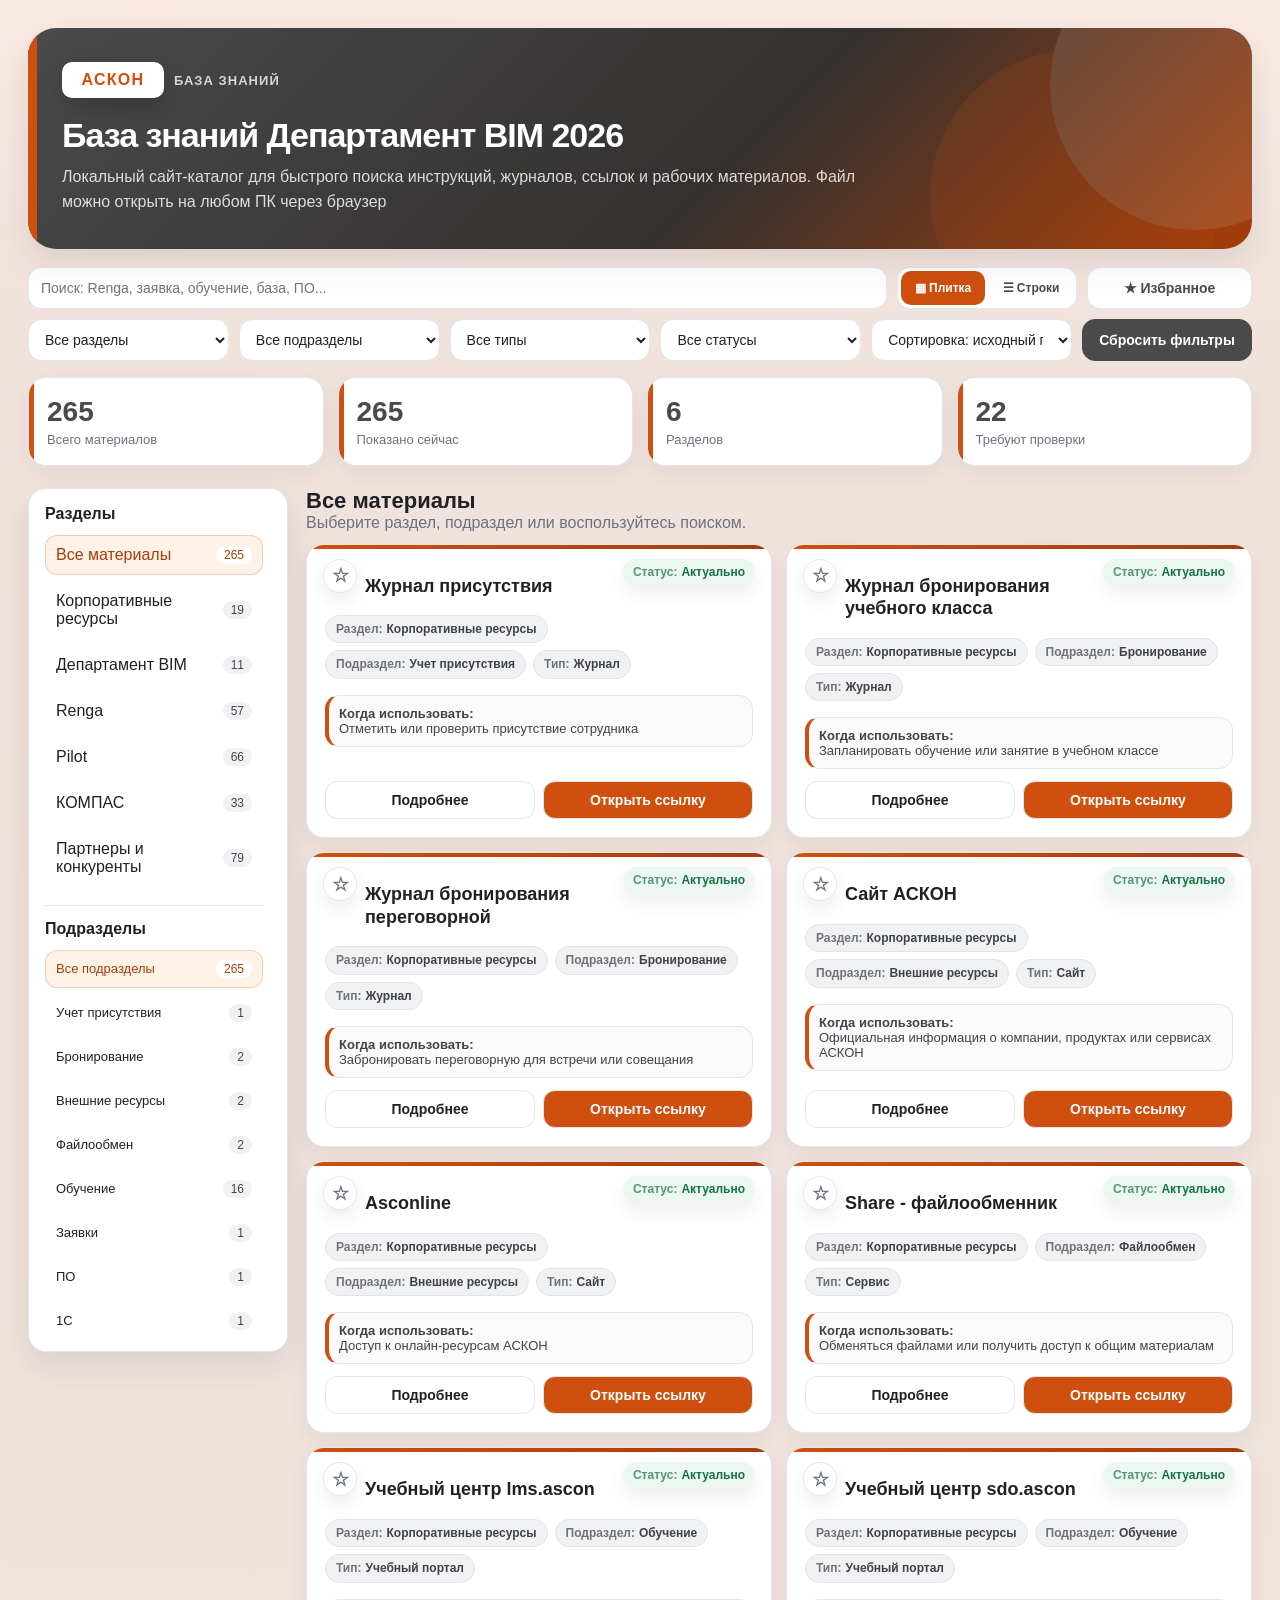
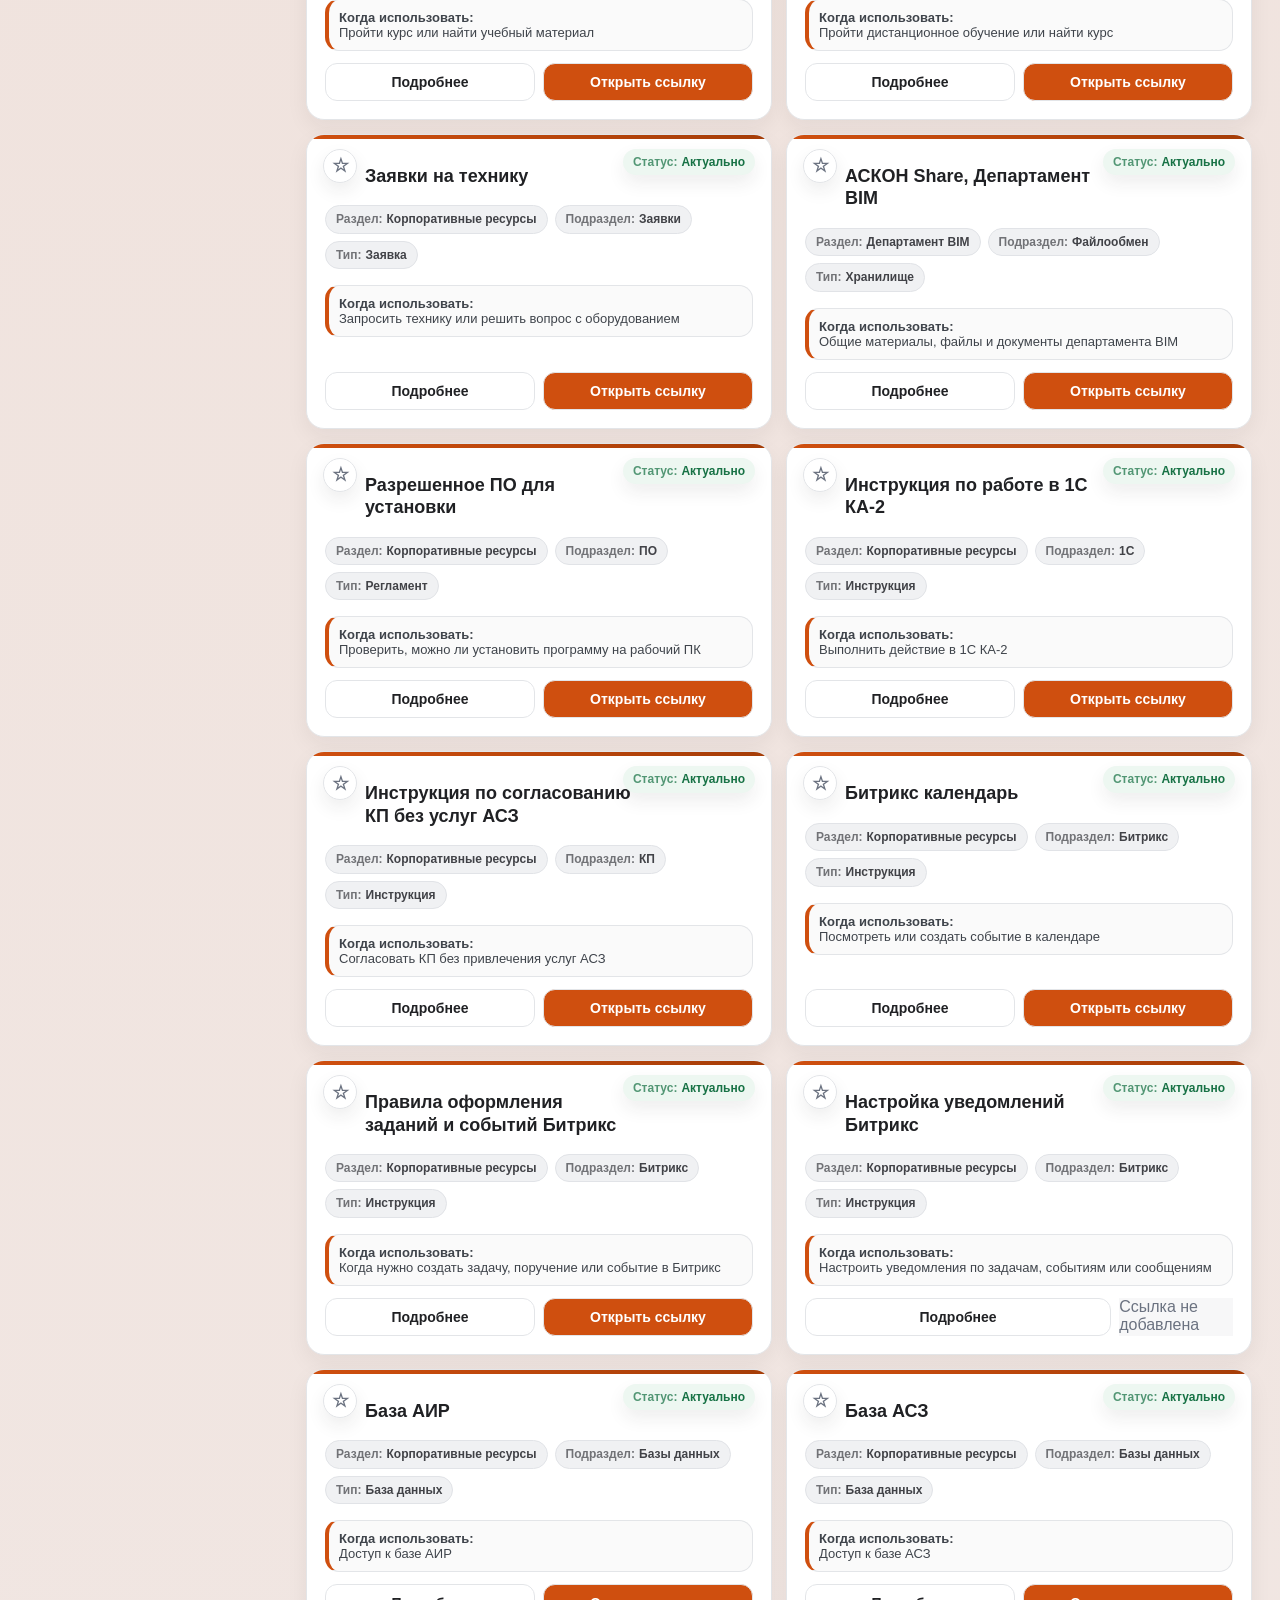
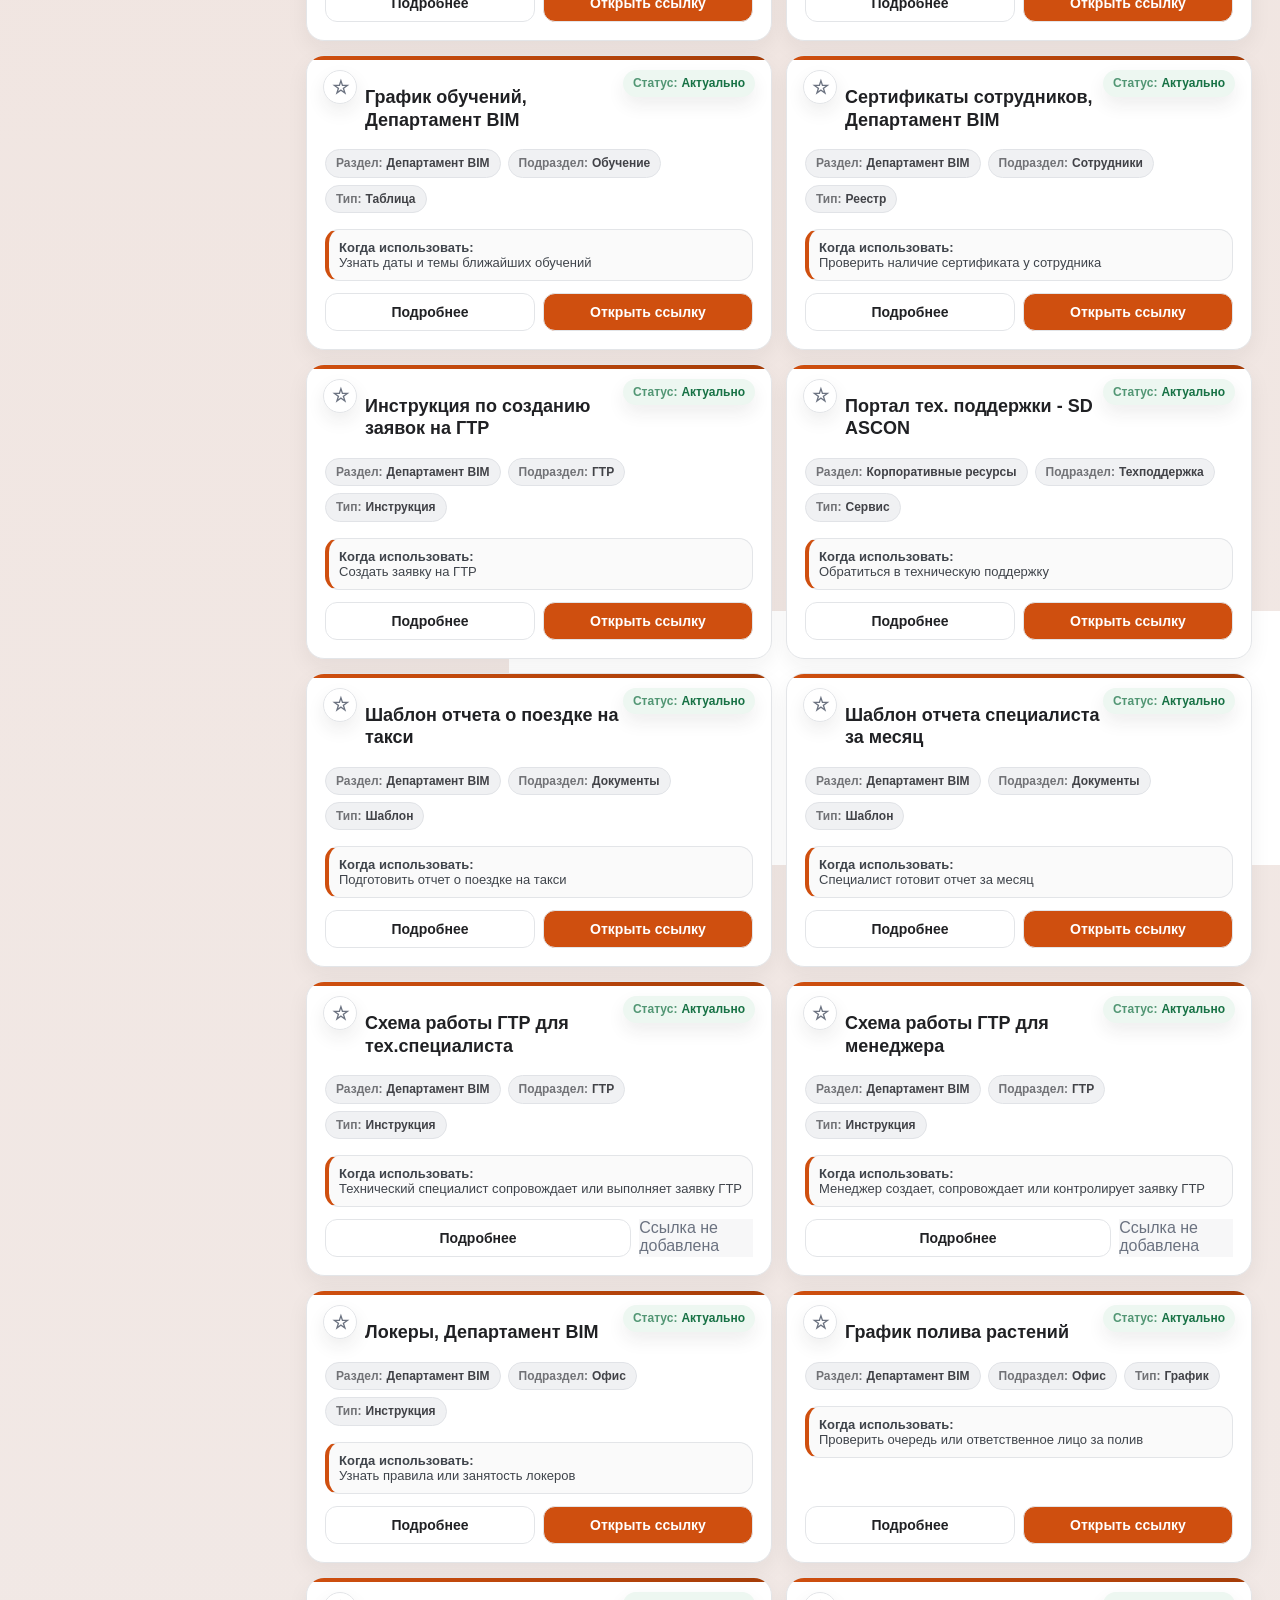
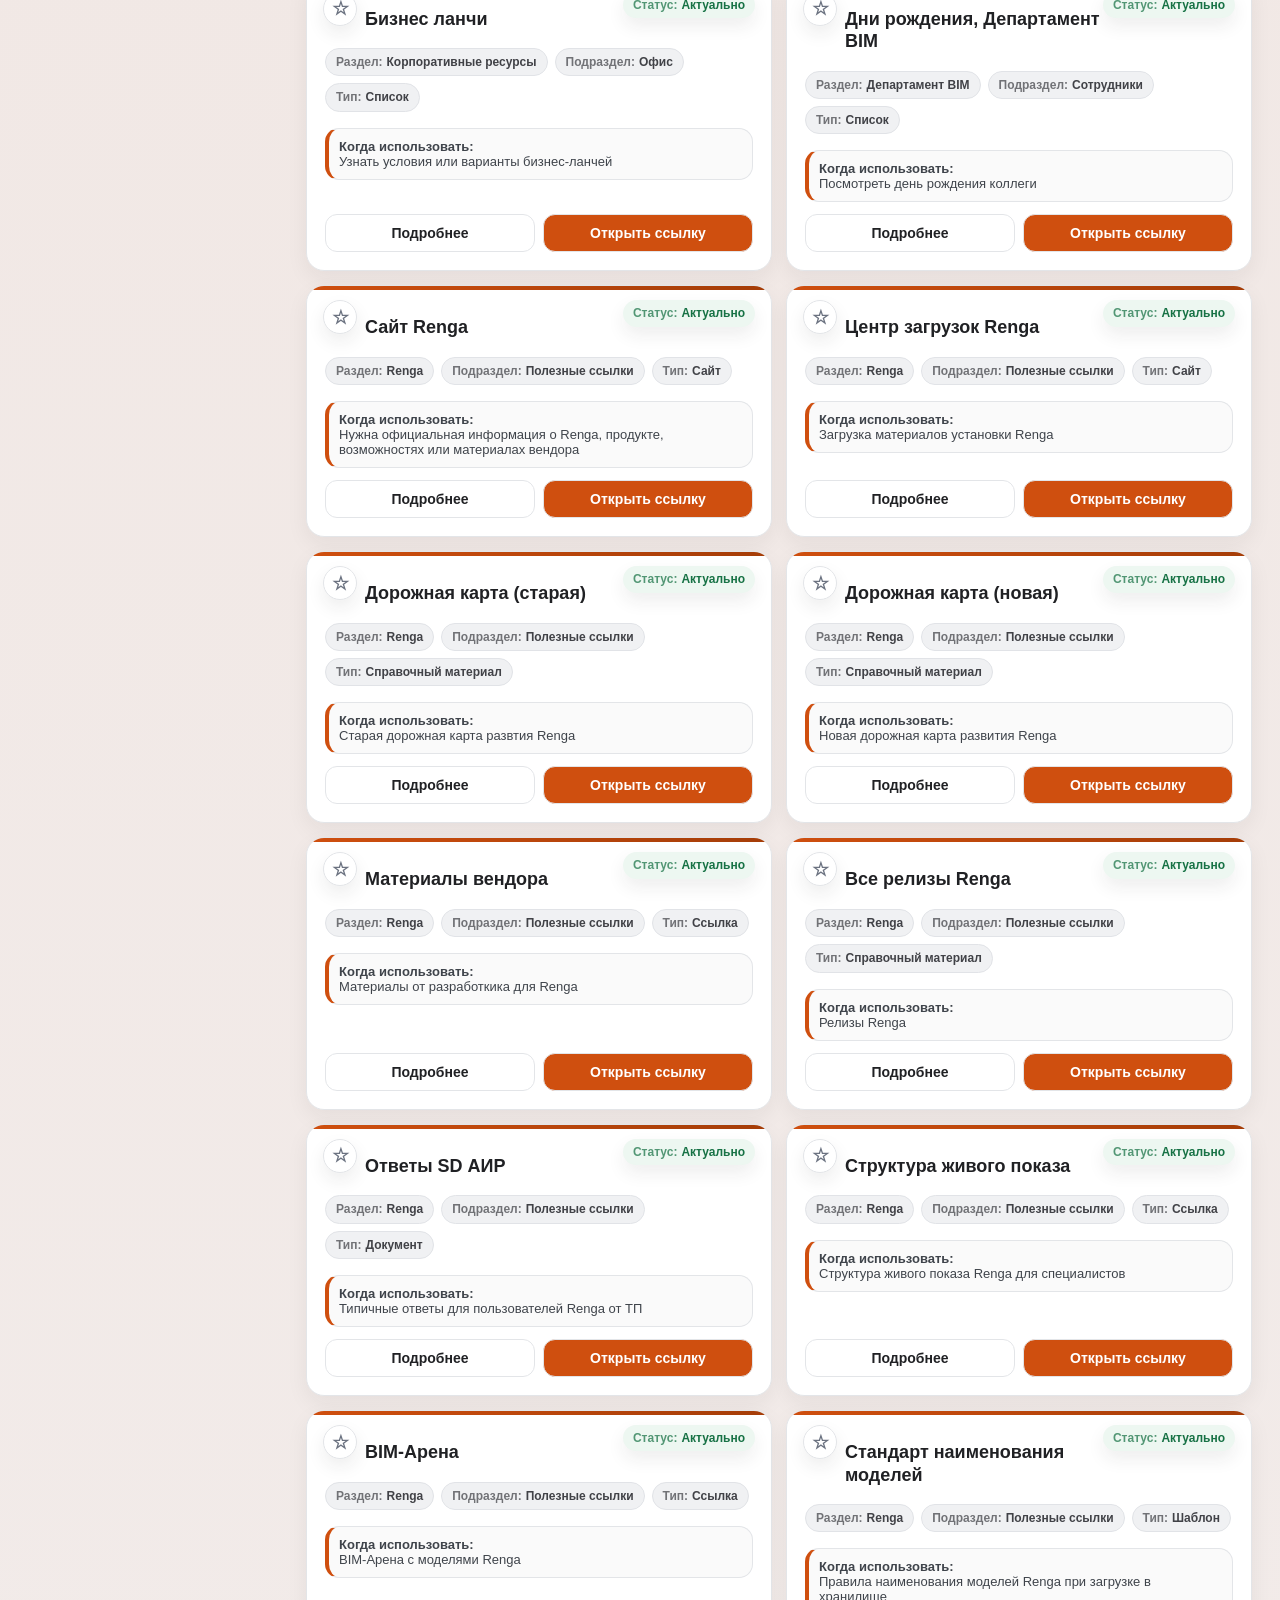
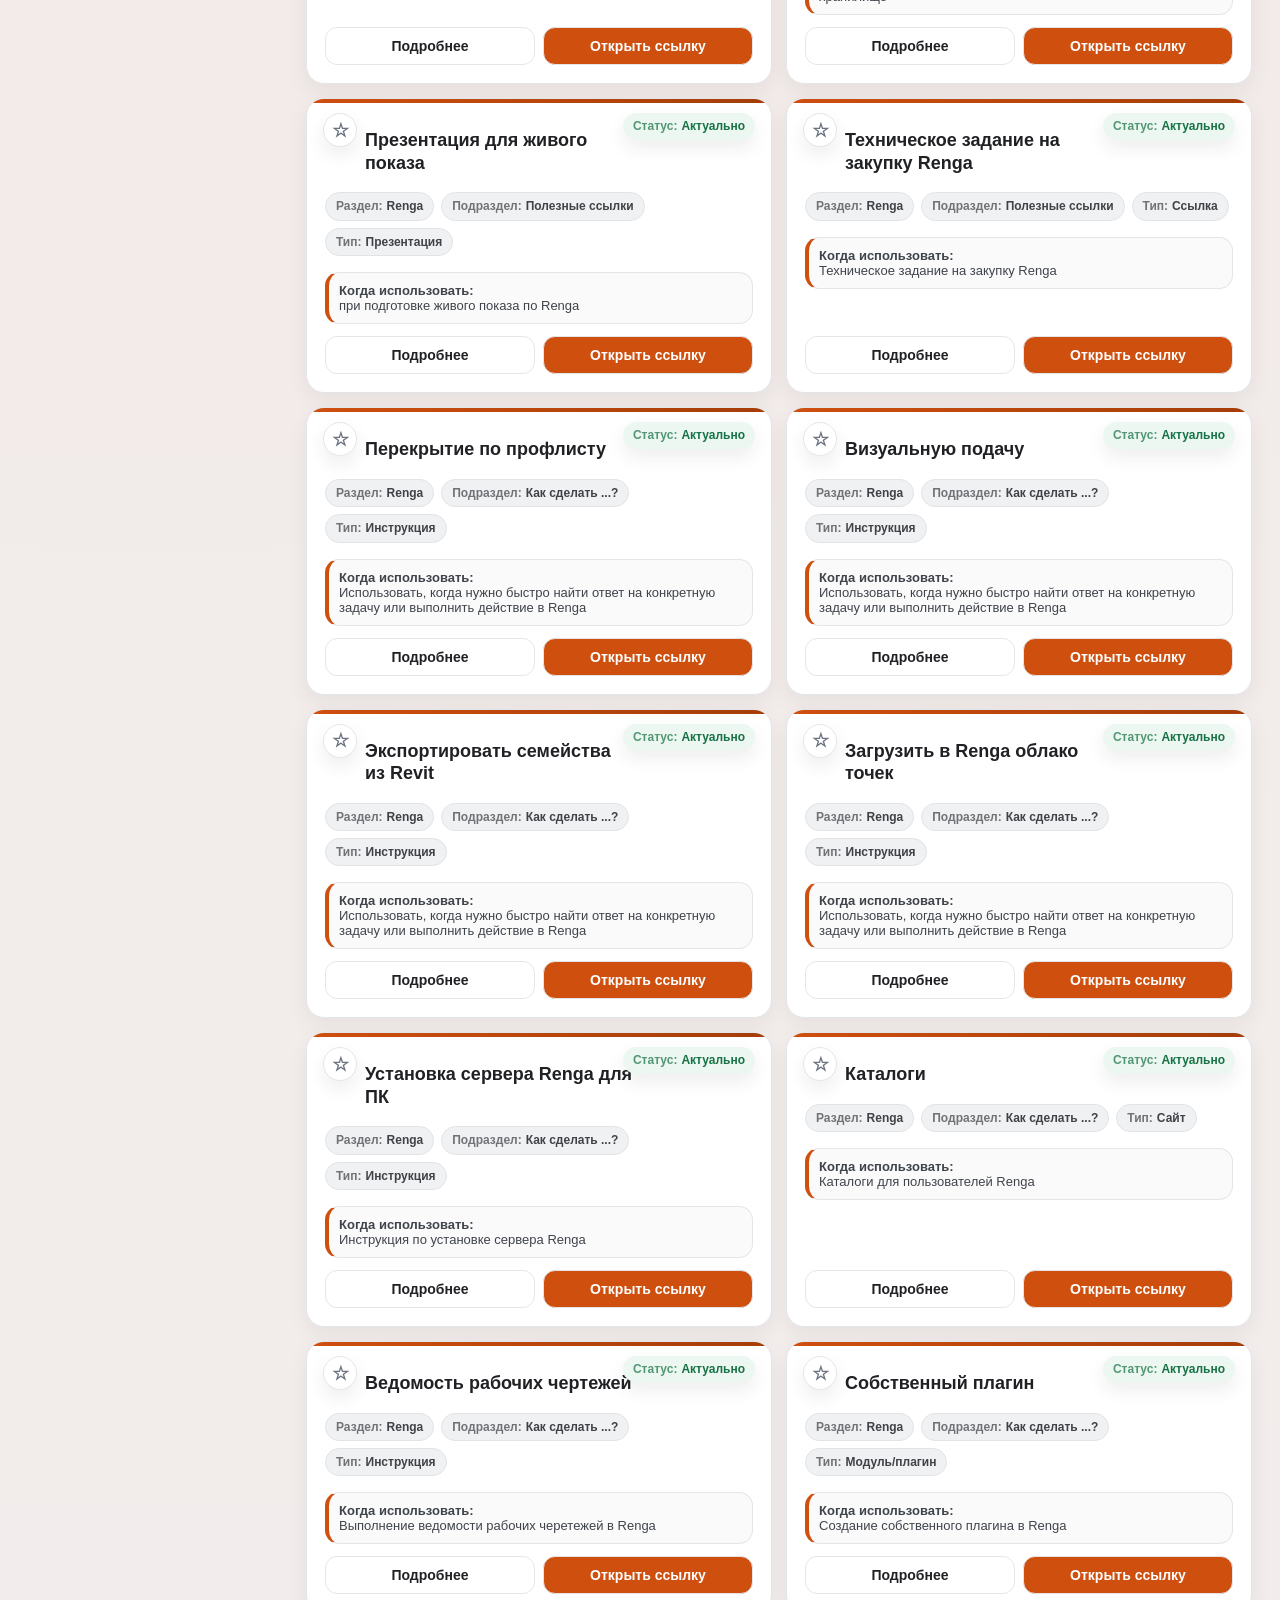
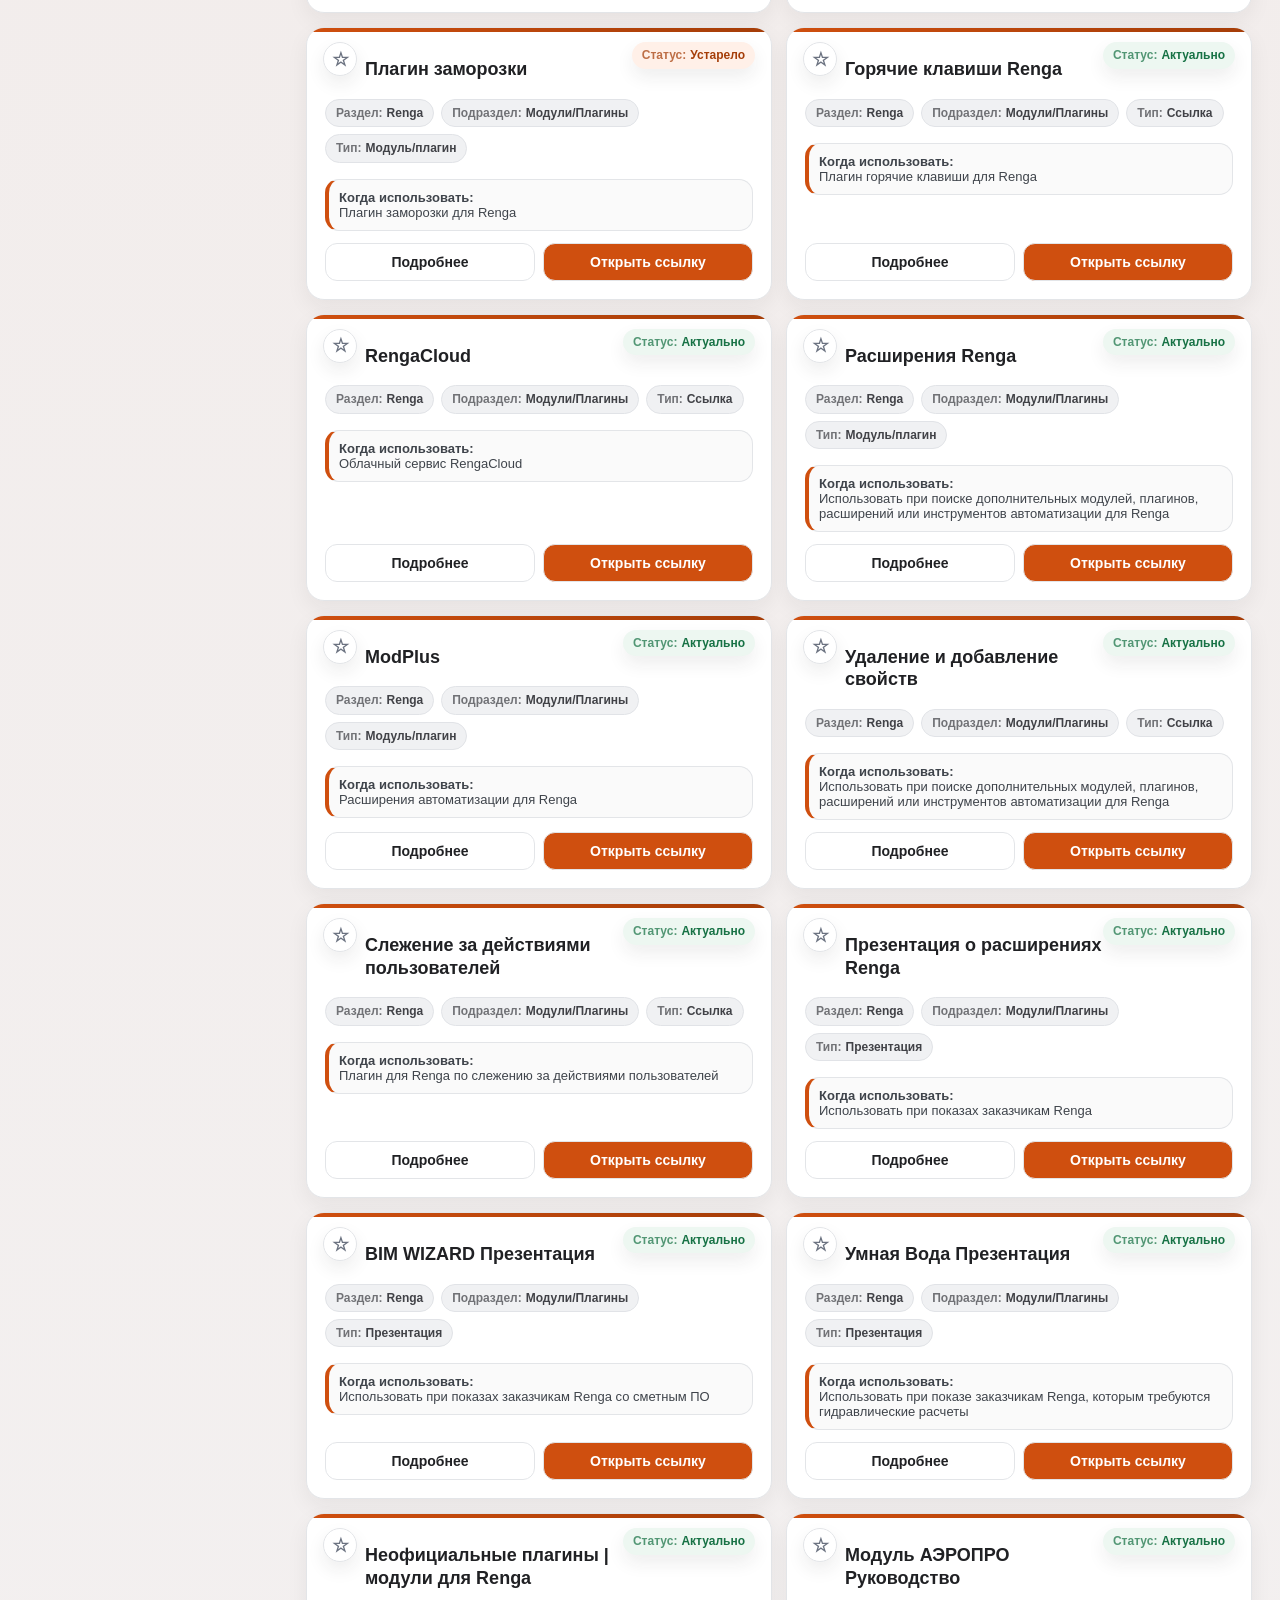
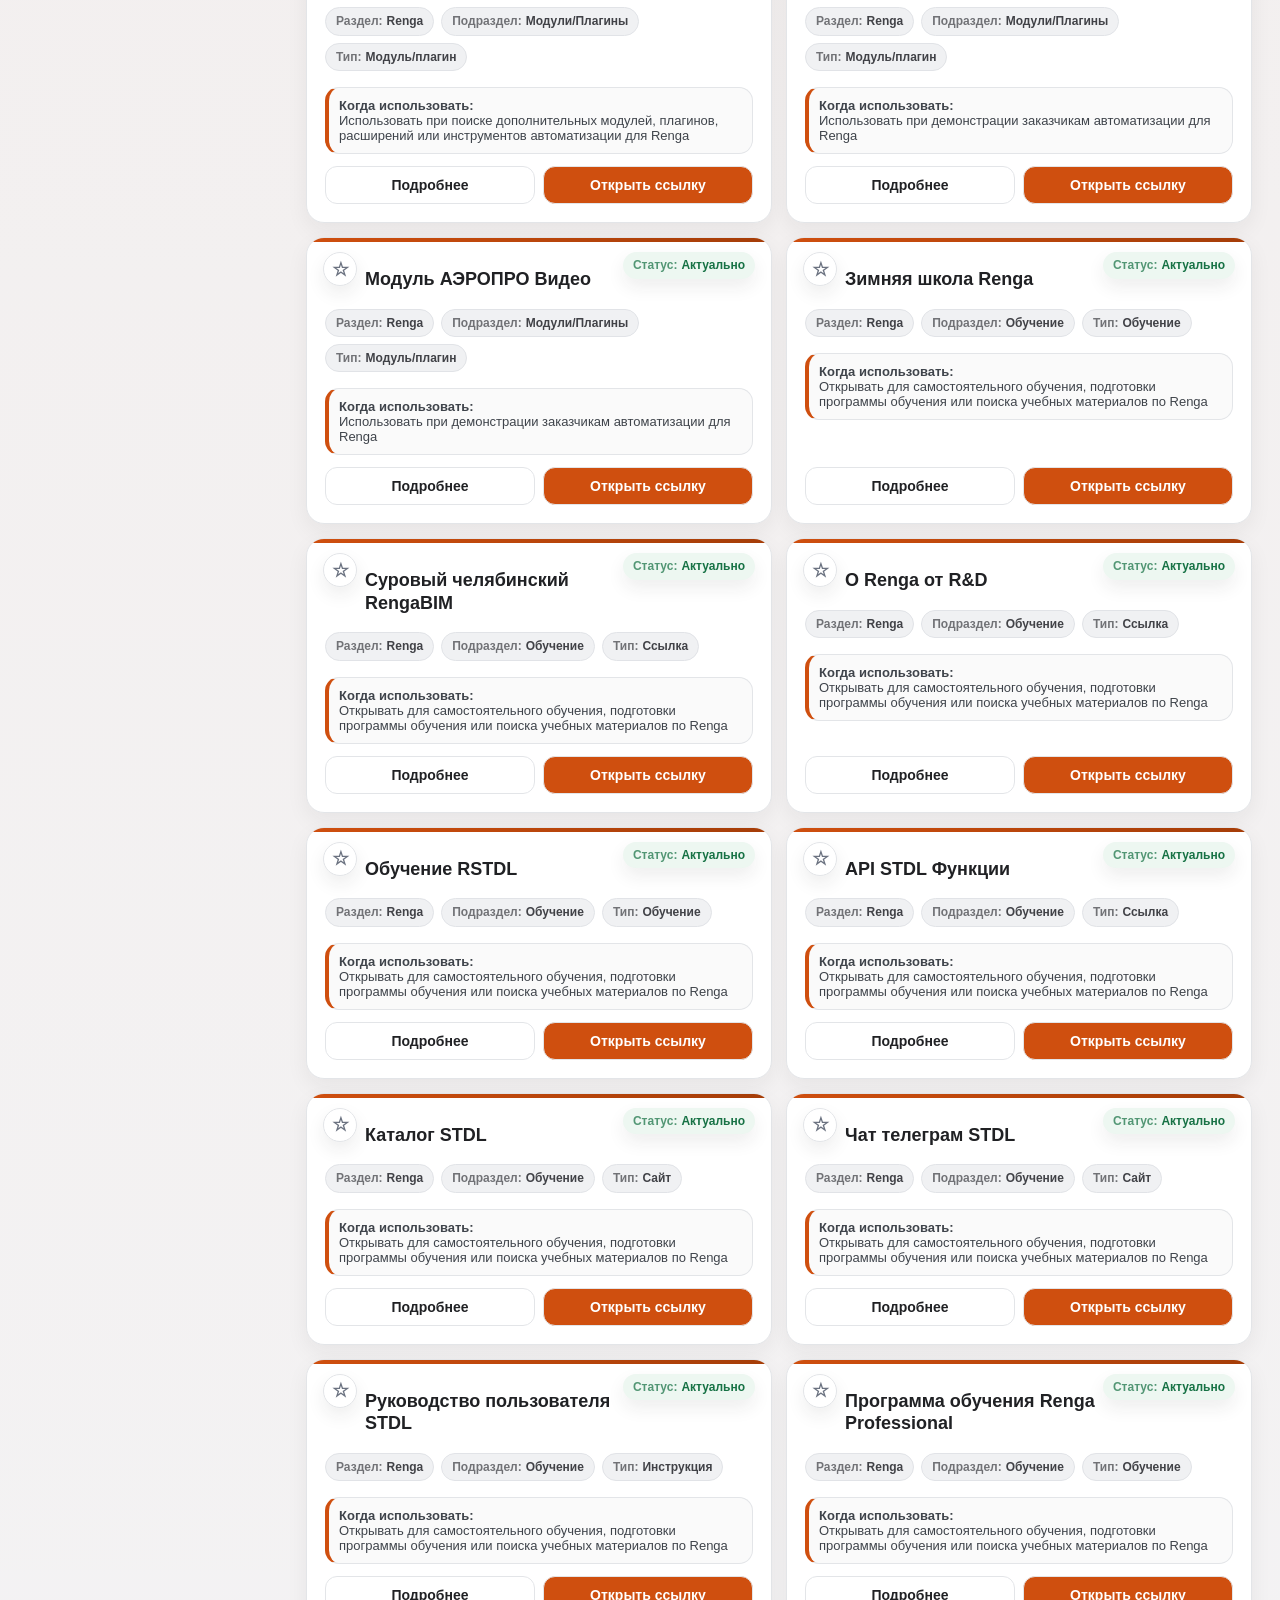
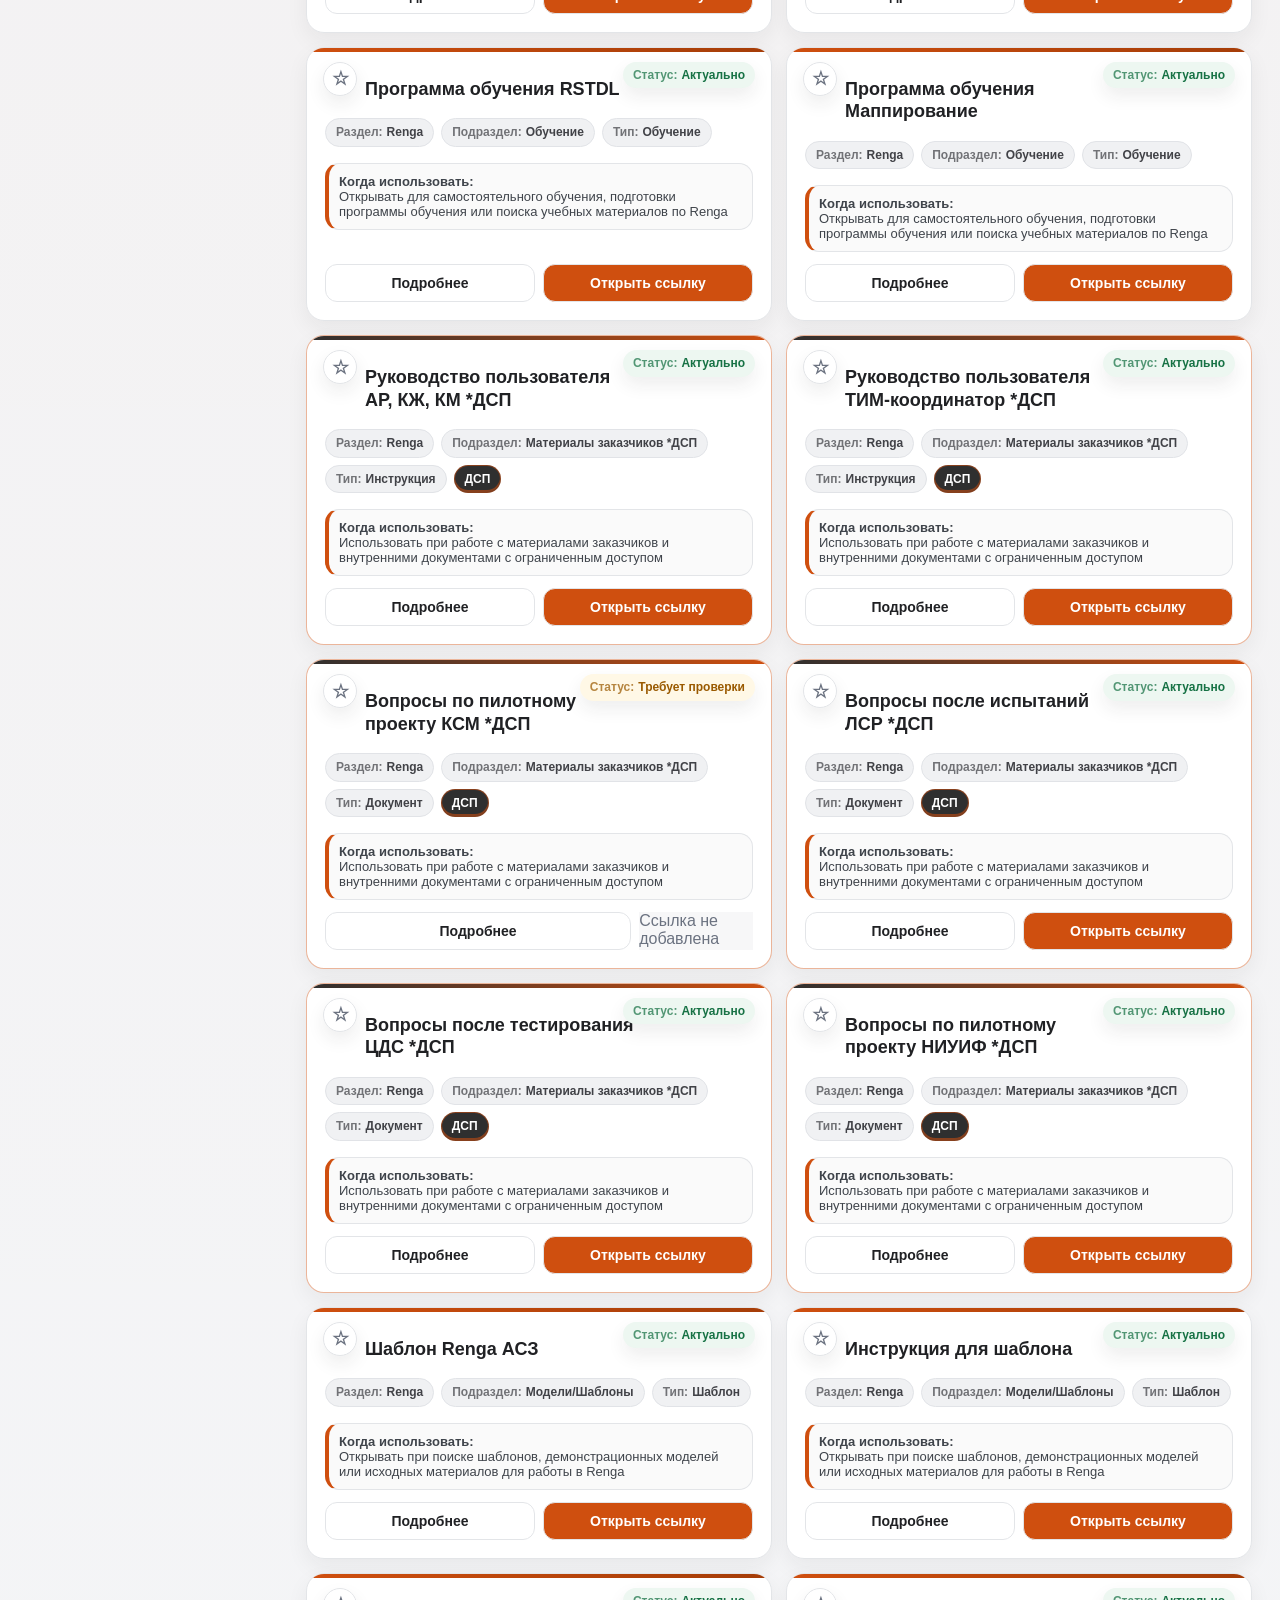
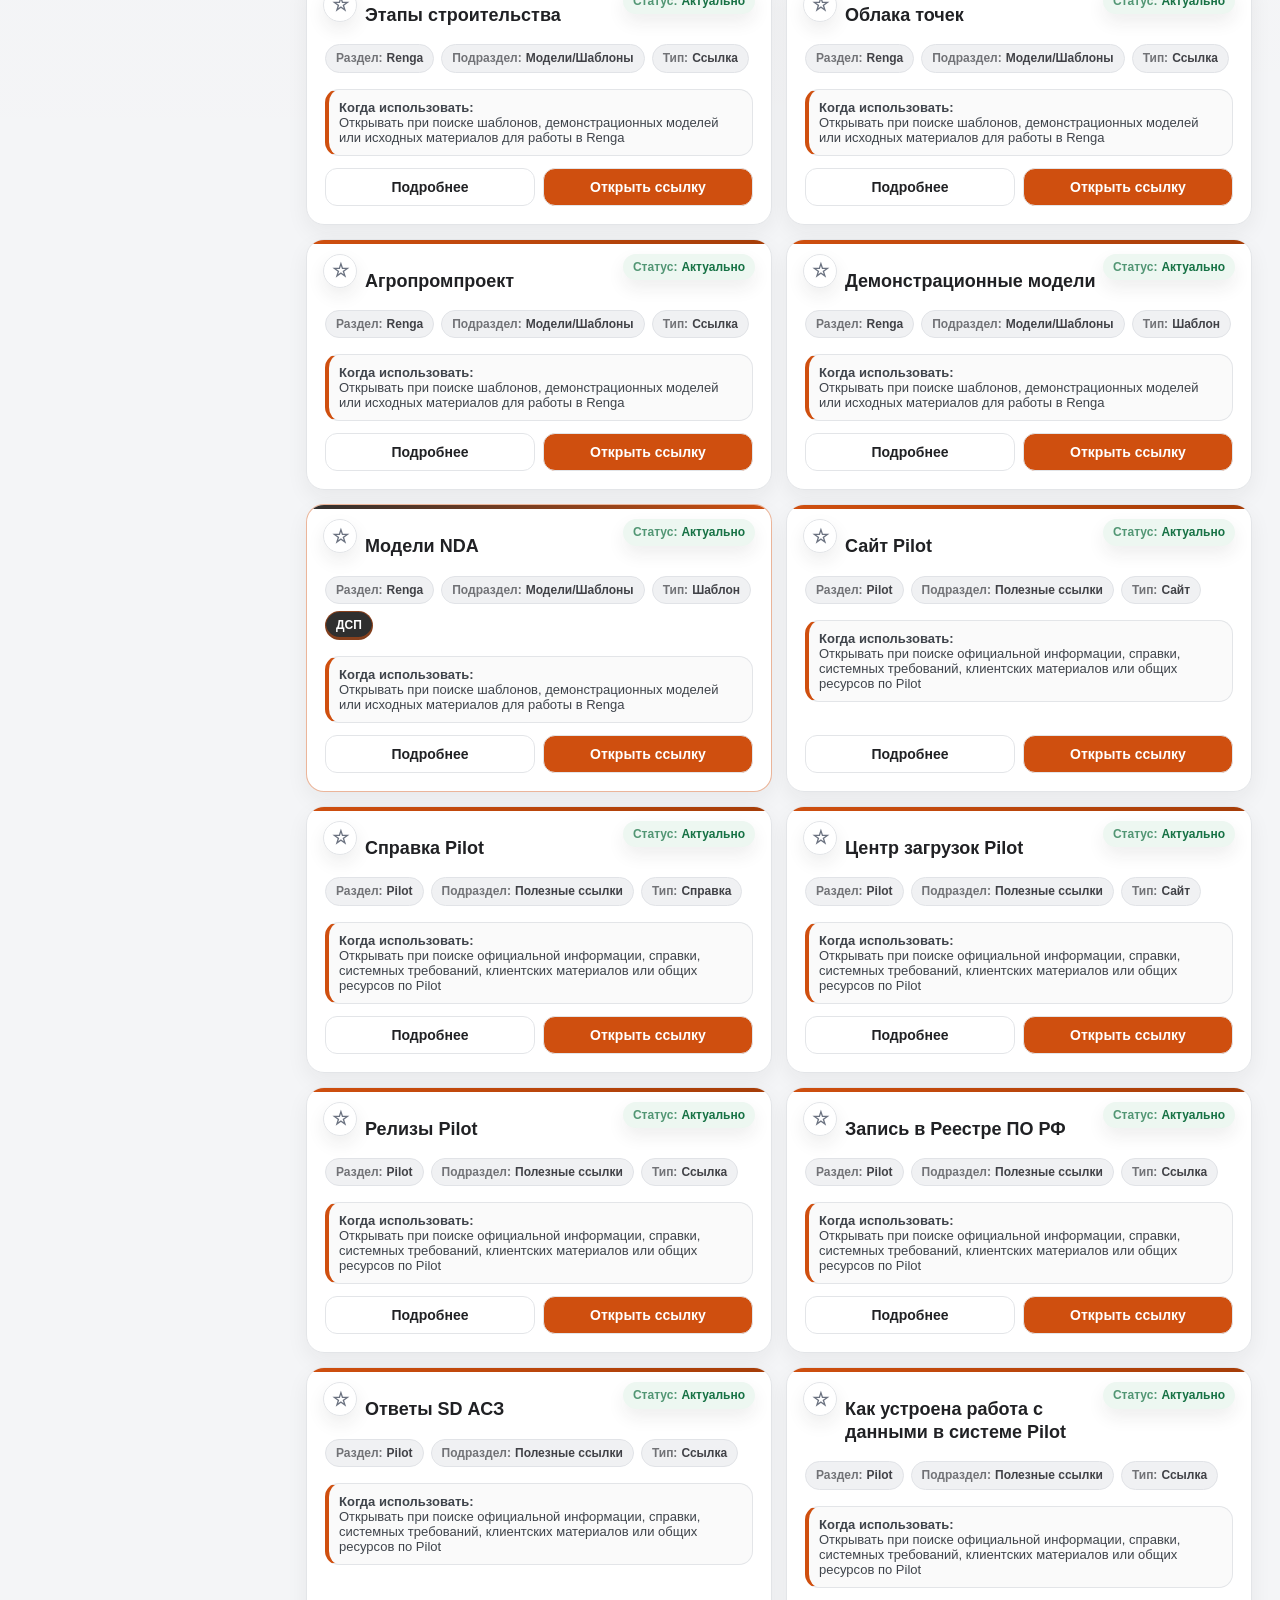
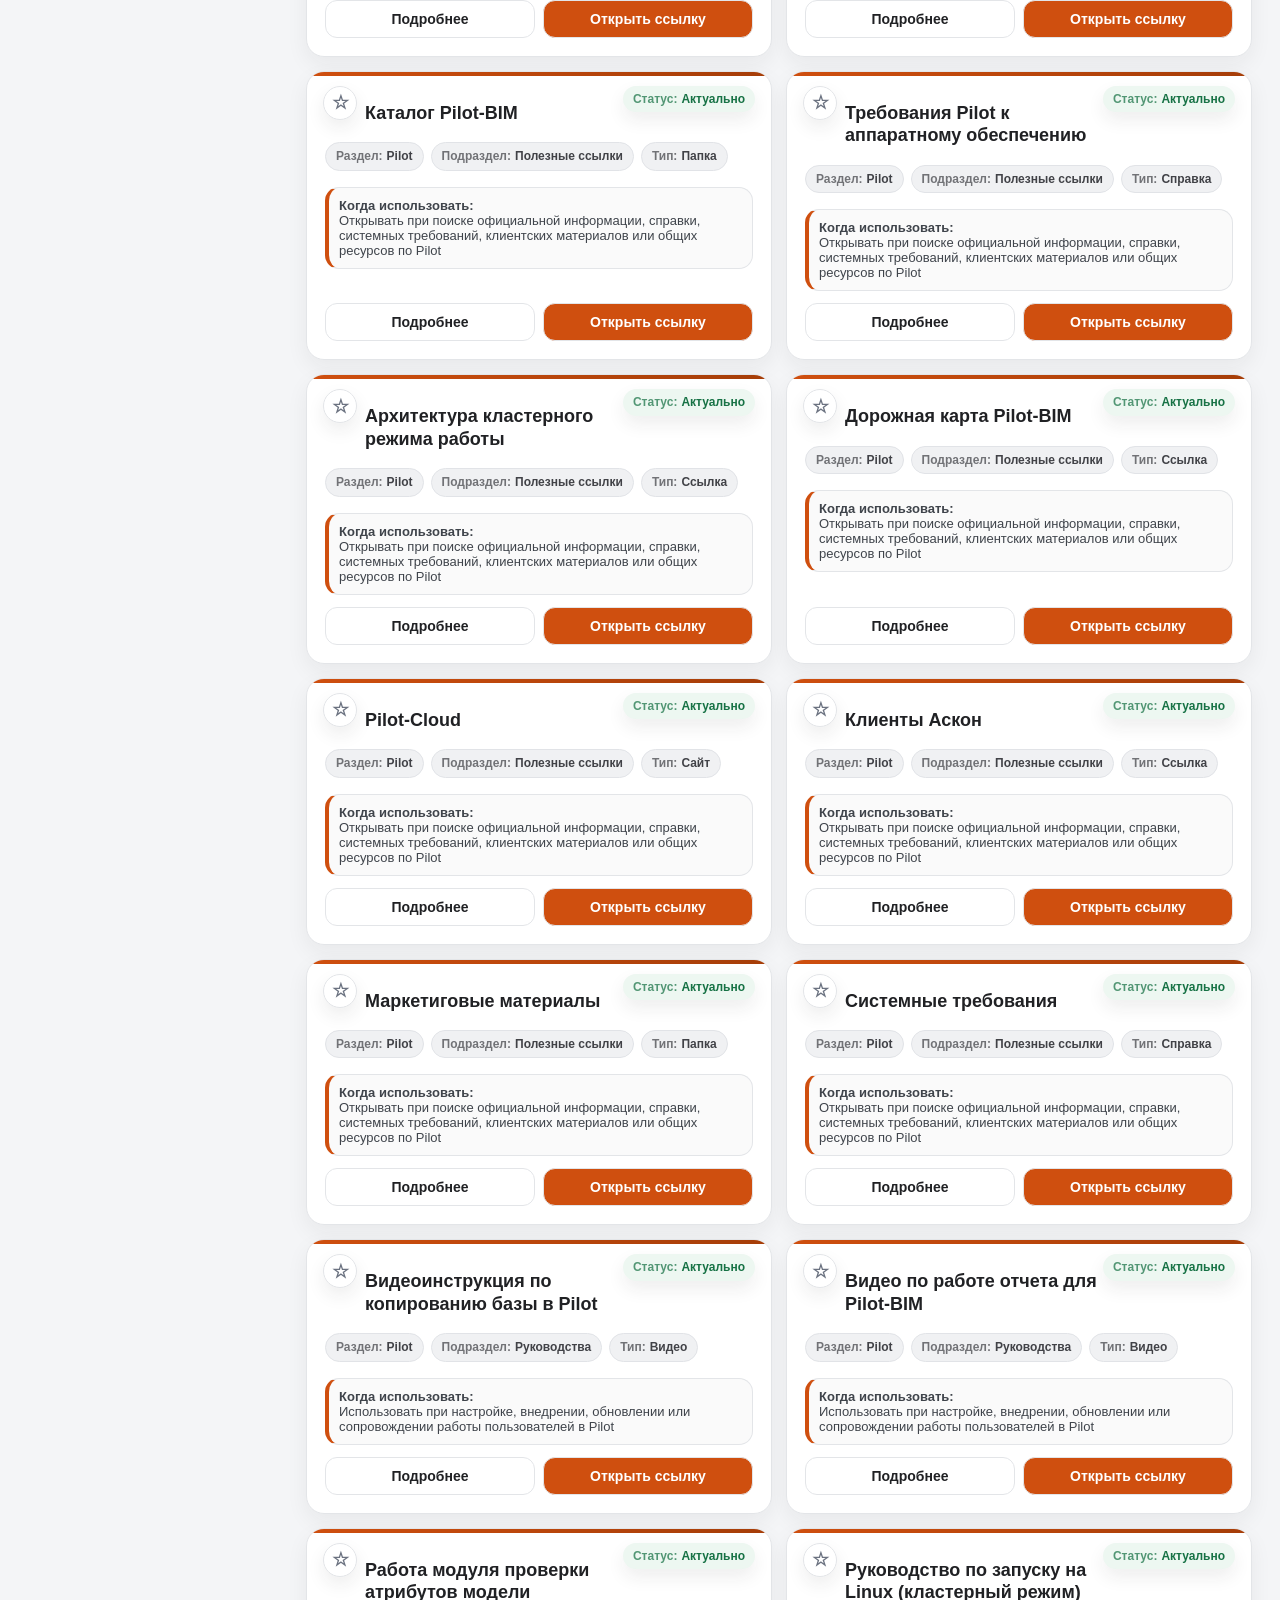
==== index.html @ c540283c "Add files via upload" ====
<!DOCTYPE html>
<html lang="ru">
<head>
  <meta charset="UTF-8" />
  <meta name="viewport" content="width=device-width, initial-scale=1.0" />
  <title>База знаний Департамент BIM 2026</title>
  <link rel="stylesheet" href="style.css" />
</head>
<body>
  <main class="page">
    <section class="hero">
      <div class="brandline"><span class="brand-mark">АСКОН</span><span class="brand-caption">База знаний</span></div>
      <h1>База знаний Департамент BIM 2026</h1>
      <p>Локальный сайт-каталог для быстрого поиска инструкций, журналов, ссылок и рабочих материалов. Файл можно открыть на любом ПК через браузер</p>
    </section>

    <section class="toolbar" aria-label="Фильтры базы знаний">
      <div class="toolbar-row toolbar-row-primary">
        <input id="search" type="search" placeholder="Поиск: Renga, заявка, обучение, база, ПО..." />
        <div class="view-toggle" aria-label="Переключение вида материалов">
          <button type="button" class="view-btn active" id="viewCards" data-view="cards">▦ Плитка</button>
          <button type="button" class="view-btn" id="viewList" data-view="list">☰ Строки</button>
        </div>
        <button class="favorite-filter" id="favoritesOnlyBtn" type="button">★ Избранное</button>
      </div>
      <div class="toolbar-row toolbar-row-filters">
        <select id="sectionFilter"><option value="">Все разделы</option></select>
        <select id="subsectionFilter"><option value="">Все подразделы</option></select>
        <select id="typeFilter"><option value="">Все типы</option></select>
        <select id="statusFilter" aria-label="Фильтр по статусу">
          <option value="">Все статусы</option>
          <option value="Актуально">Актуально</option>
          <option value="Требует проверки">Требует проверки</option>
          <option value="Устарело">Устарело</option>
          <option value="В разработке">В разработке</option>
        </select>
        <select id="sortFilter" aria-label="Сортировка материалов">
          <option value="default">Сортировка: исходный порядок</option>
          <option value="title">По названию А–Я</option>
          <option value="section">По разделу и подразделу</option>
          <option value="type">По типу материала</option>
          <option value="status">По статусу</option>
        </select>
        <button class="reset" id="resetBtn">Сбросить фильтры</button>
      </div>
    </section>

    <section class="summary">
      <div class="metric"><div class="num" id="totalCount">0</div><div class="label">Всего материалов</div></div>
      <div class="metric"><div class="num" id="visibleCount">0</div><div class="label">Показано сейчас</div></div>
      <div class="metric"><div class="num" id="sectionCount">0</div><div class="label">Разделов</div></div>
      <div class="metric"><div class="num" id="checkCount">0</div><div class="label">Требуют проверки</div></div>
    </section>

    <section class="layout">
      <aside class="side">
        <h3>Разделы</h3>
        <div id="sectionList"></div>
        <div class="subsection-panel">
          <h3>Подразделы</h3>
          <div id="subsectionList"></div>
        </div>
        <div class="recent-panel">
          <h3>Недавно открытые</h3>
          <div id="recentList" class="recent-list"></div>
        </div>
      </aside>
      <section>
        <div class="content-head">
          <div>
            <h2 id="contentTitle">Все материалы</h2>
            <div class="muted" id="contentSub">Выберите раздел или воспользуйтесь поиском.</div>
          </div>
        </div>
        <div id="cards" class="grid"></div>
      </section>
    </section>

    <footer class="footer">
      <div>Сформировано на основе базы знаний Департамента BIM. Для обновления материалов обратитесь к специалисту. Версия 1.0</div>
      <div class="admin-footer-link"><a href="admin.html">Админ-панель генерации записи</a></div>
      <div class="developer-signature">© kartashov_ma 2026 ©</div>
    </footer>
  </main>

  <div id="modalBackdrop" class="modal-backdrop" role="dialog" aria-modal="true">
    <div class="modal">
      <div class="modal-header">
        <button class="close" id="closeModal">Закрыть</button>
        <h2 id="modalTitle"></h2>
        <div id="modalMeta"></div>
      </div>
      <div class="modal-body" id="modalBody"></div>
    </div>
  </div>
  <script src="data.js"></script>
  <script src="script.js"></script>
</body>
</html>
---- style.css ----
:root {
  --bg: #f4f5f7;
  --card: #ffffff;
  --text: #202124;
  --muted: #6b7280;
  --line: #e3e5e8;
  --accent: #cf4f0f;
  --accent-dark: #a53d08;
  --accent-soft: #fff3e8;
  --graphite: #4a4a4a;
  --graphite-2: #5a5a5a;
  --warn: #c47a00;
  --danger: #9d2f13;
  --soft-red: #fff0e8;
  --soft-green: #edf7f1;
  --soft-yellow: #fff8e6;
  --shadow: 0 14px 34px rgba(32, 33, 36, 0.10);
  --shadow-soft: 0 8px 22px rgba(32, 33, 36, 0.06);
  --radius: 18px;
}
* { box-sizing: border-box; }
body {
  margin: 0;
  font-family: Inter, -apple-system, BlinkMacSystemFont, "Segoe UI", Arial, sans-serif;
  background:
    radial-gradient(circle at 12% 0%, rgba(207, 79, 15, 0.12) 0, rgba(207, 79, 15, 0) 32%),
    linear-gradient(180deg, #ffffff 0%, var(--bg) 330px, var(--bg) 100%);
  color: var(--text);
}
a { color: var(--accent); text-decoration: none; }
a:hover { text-decoration: underline; }
.page { max-width: 1280px; margin: 0 auto; padding: 28px; }
.hero {
  background:
    linear-gradient(135deg, rgba(74, 74, 74, 0.98), rgba(48, 48, 48, 0.96) 58%, rgba(165, 61, 8, 0.96)),
    linear-gradient(135deg, var(--graphite), var(--accent));
  color: #fff;
  border-radius: 28px;
  padding: 34px;
  box-shadow: var(--shadow);
  position: relative;
  overflow: hidden;
  min-height: 190px;
}
.hero:before {
  content: "";
  position: absolute;
  left: 0;
  top: 0;
  bottom: 0;
  width: 9px;
  background: var(--accent);
}
.hero:after {
  content: "";
  position: absolute;
  right: -88px;
  top: -88px;
  width: 290px;
  height: 290px;
  border-radius: 50%;
  background: rgba(255,255,255,0.10);
  box-shadow: -120px 110px 0 rgba(207,79,15,0.14);
}
.brandline {
  display: inline-flex;
  align-items: center;
  gap: 10px;
  margin-bottom: 18px;
  position: relative;
  z-index: 1;
}
.brand-mark {
  display: inline-flex;
  align-items: center;
  justify-content: center;
  min-width: 102px;
  height: 36px;
  padding: 0 14px;
  border-radius: 10px;
  background: #fff;
  color: var(--accent);
  font-weight: 900;
  letter-spacing: 0.08em;
  box-shadow: 0 10px 26px rgba(0,0,0,0.18);
}
.brand-caption {
  color: rgba(255,255,255,0.78);
  font-size: 13px;
  font-weight: 700;
  text-transform: uppercase;
  letter-spacing: 0.08em;
}
.hero h1 { margin: 0 0 10px; font-size: 34px; letter-spacing: -0.03em; position: relative; z-index: 1; }
.hero p { margin: 0; max-width: 820px; color: rgba(255,255,255,0.82); line-height: 1.55; position: relative; z-index: 1; }
.toolbar {
  display: grid;
  grid-template-columns: minmax(220px, 1.4fr) repeat(4, minmax(145px, 1fr)) minmax(150px, 170px) minmax(145px, 185px);
  gap: 12px;
  margin: 22px 0;
  align-items: center;
}
input, select, button {
  width: 100%;
  min-width: 0;
  border: 1px solid var(--line);
  border-radius: 14px;
  padding: 12px 14px;
  background: #fff;
  color: var(--text);
  font-size: 14px;
  outline: none;
}
input:focus, select:focus { border-color: var(--accent); box-shadow: 0 0 0 4px rgba(207, 79, 15, 0.12); }
button { cursor: pointer; font-weight: 800; }
.reset {
  background: var(--graphite);
  color: #fff;
  border-color: var(--graphite);
  transition: transform .16s ease, background .16s ease;
}
.reset:hover { background: #111; transform: translateY(-1px); }

.view-toggle {
  display: grid;
  grid-template-columns: 1fr 1fr;
  gap: 4px;
  padding: 4px;
  border: 1px solid var(--line);
  border-radius: 14px;
  background: #fff;
}
.view-btn {
  padding: 8px 10px;
  border-radius: 10px;
  border: 1px solid transparent;
  background: transparent;
  color: var(--graphite);
  font-size: 13px;
  font-weight: 900;
  transition: background .16s ease, color .16s ease, transform .16s ease;
}
.view-btn:hover { background: #f7f7f8; transform: translateY(-1px); }
.view-btn.active { background: var(--accent); color: #fff; }

.summary { display: grid; grid-template-columns: repeat(4, 1fr); gap: 14px; margin: 16px 0 22px; }
.metric {
  background: var(--card);
  border: 1px solid var(--line);
  border-radius: var(--radius);
  padding: 18px;
  box-shadow: var(--shadow-soft);
  position: relative;
  overflow: hidden;
}
.metric:before {
  content: "";
  position: absolute;
  left: 0;
  top: 0;
  bottom: 0;
  width: 5px;
  background: var(--accent);
}
.metric .num { font-size: 28px; font-weight: 900; margin-bottom: 4px; color: var(--graphite); }
.metric .label { color: var(--muted); font-size: 13px; }
.layout { display: grid; grid-template-columns: 260px minmax(0, 1fr); gap: 18px; align-items: start; }
.layout > section { min-width: 0; }
.side {
  position: sticky;
  top: 18px;
  max-height: calc(100vh - 36px);
  overflow-y: auto;
  overscroll-behavior: contain;
  scrollbar-gutter: stable;
  background: var(--card);
  border: 1px solid var(--line);
  border-radius: var(--radius);
  padding: 16px;
  box-shadow: var(--shadow);
}

.side::-webkit-scrollbar { width: 8px; }
.side::-webkit-scrollbar-track { background: transparent; }
.side::-webkit-scrollbar-thumb { background: rgba(207, 79, 15, 0.28); border-radius: 999px; }
.side::-webkit-scrollbar-thumb:hover { background: rgba(207, 79, 15, 0.42); }

.side h3 { margin: 0 0 12px; font-size: 16px; }
.section-btn, .subsection-btn { display: flex; justify-content: space-between; align-items: center; gap: 10px; border: 1px solid transparent; border-radius: 12px; padding: 10px; margin-bottom: 6px; color: var(--text); cursor: pointer; transition: background .16s ease, border-color .16s ease, color .16s ease; }
.section-btn:hover, .section-btn.active, .subsection-btn:hover, .subsection-btn.active { background: var(--accent-soft); border-color: rgba(207, 79, 15, 0.24); color: var(--accent-dark); }
.count { background: #f0f1f3; border-radius: 999px; padding: 2px 8px; font-size: 12px; color: #43464b; }
.section-btn.active .count, .subsection-btn.active .count { background: #fff; color: var(--accent-dark); }

.subsection-panel {
  margin-top: 18px;
  padding-top: 14px;
  border-top: 1px solid var(--line);
}
.subsection-panel h3 {
  margin-top: 0;
}
.subsection-btn {
  font-size: 13px;
  padding: 9px 10px;
  margin-bottom: 6px;
}
.subsection-pill {
  background: var(--accent-soft);
  color: var(--accent-dark);
}

.content-head { display: flex; justify-content: space-between; gap: 12px; align-items: center; margin-bottom: 12px; }
.content-head h2 { margin: 0; font-size: 22px; }
.muted { color: var(--muted); }
.grid { display: grid; grid-template-columns: repeat(2, minmax(0, 1fr)); gap: 14px; min-width: 0; }
.card {
  background: var(--card);
  border: 1px solid var(--line);
  border-radius: var(--radius);
  padding: 18px;
  box-shadow: var(--shadow-soft);
  display: flex;
  flex-direction: column;
  min-height: 238px;
  position: relative;
  overflow: hidden;
}
.card:before {
  content: "";
  position: absolute;
  left: 0;
  top: 0;
  right: 0;
  height: 4px;
  background: linear-gradient(90deg, var(--accent), var(--accent-dark));
}
.card h3 { margin: 0 0 10px; font-size: 18px; line-height: 1.25; padding-top: 12px; padding-right: 118px; }
.meta { display: flex; flex-wrap: wrap; gap: 7px; margin: 8px 0 16px; }
.meta-structured { align-items: flex-start; }
.pill,
.tag { display: inline-flex; align-items: center; gap: 4px; border-radius: 999px; padding: 6px 10px; font-size: 12px; font-weight: 800; line-height: 1.2; background: #f0f1f3; color: #414247; }
.tag-label { opacity: .72; font-weight: 900; }
.tag-section,
.tag-subsection,
.tag-type { background: #f0f1f3; color: #414247; border: 1px solid #e1e3e7; }
.tag-dsp { background: #2f2f2f; color: #fff; border: 1px solid rgba(207, 79, 15, 0.55); box-shadow: inset 0 -2px 0 rgba(207, 79, 15, 0.55); }
.card-dsp { border-color: rgba(207, 79, 15, 0.42); }
.card-dsp:before { background: linear-gradient(90deg, #2f2f2f, var(--accent)); }
.tag-id { background: rgba(255,255,255,0.14); color: #fff; border: 1px solid rgba(255,255,255,0.24); }
.tag-status.status-actual,
.pill.status-actual { background: var(--soft-green); color: #177245; }
.tag-status.status-check,
.pill.status-check { background: var(--soft-yellow); color: #9a5a00; }
.tag-status.status-old,
.pill.status-old { background: #fff0e8; color: var(--accent-dark); }
.card-status { position: absolute; top: 14px; right: 16px; z-index: 2; max-width: calc(100% - 34px); box-shadow: 0 8px 18px rgba(32, 33, 36, 0.08); }
.desc { color: #4b5563; line-height: 1.5; margin: 0 0 12px; flex: 1; }
.scenario { background: #fafafa; border: 1px solid var(--line); border-left: 4px solid var(--accent); border-radius: 14px; padding: 10px; font-size: 13px; color: #3f444b; margin: 0 0 12px; }
.actions { display: flex; gap: 8px; margin-top: auto; }
.actions button, .actions a { display: inline-flex; justify-content: center; align-items: center; width: 100%; border-radius: 12px; padding: 10px 12px; font-size: 14px; font-weight: 800; border: 1px solid var(--line); }
.primary { background: var(--accent); color: #fff; border-color: var(--accent); transition: background .16s ease, transform .16s ease; }
.primary:hover { background: var(--accent-dark); transform: translateY(-1px); text-decoration: none; }
.secondary { background: #fff; color: var(--text); transition: border-color .16s ease, color .16s ease; }
.secondary:hover { border-color: var(--accent); color: var(--accent-dark); }
.disabled-link { color: var(--muted); background: #f7f7f8; cursor: not-allowed; }

.grid.list-view {
  display: flex;
  flex-direction: column;
  gap: 10px;
}
.list-card {
  min-height: auto;
  min-width: 0;
  width: 100%;
  display: grid;
  grid-template-columns: minmax(0, 1.55fr) minmax(220px, .95fr) minmax(190px, .62fr);
  align-items: center;
  gap: 12px;
  padding: 14px 14px 14px 18px;
  overflow: hidden;
}
.list-card:before {
  top: 0;
  bottom: 0;
  right: auto;
  width: 5px;
  height: auto;
  background: var(--accent);
}
.list-card.card-dsp:before { background: linear-gradient(180deg, #2f2f2f, var(--accent)); }
.list-main, .list-section, .list-status, .list-actions, .list-side-actions { min-width: 0; }
.list-card h3 {
  margin: 0 0 6px;
  padding: 0;
  font-size: 16px;
  line-height: 1.25;
  overflow-wrap: anywhere;
}
.list-scenario {
  color: var(--muted);
  font-size: 12px;
  line-height: 1.35;
}
.list-section {
  color: #3f444b;
  font-size: 13px;
  line-height: 1.45;
  overflow-wrap: anywhere;
}
.list-section div + div { margin-top: 3px; color: var(--muted); }
.list-section .list-dsp-row { margin-top: 7px; }
.list-type {
  display: flex;
  flex-wrap: wrap;
  gap: 6px;
}
.list-side-actions {
  display: grid;
  grid-template-columns: 1fr;
  gap: 8px;
  justify-self: stretch;
  align-self: stretch;
  align-content: center;
}
.list-status .pill {
  width: 100%;
  justify-content: center;
  text-align: center;
  white-space: normal;
  overflow-wrap: anywhere;
}
.list-actions {
  margin-top: 0;
  min-width: 0;
  display: grid;
  grid-template-columns: 1fr;
  gap: 7px;
}
.list-actions button,
.list-actions a,
.list-actions .disabled-link {
  min-height: 36px;
  padding: 8px 10px;
  white-space: normal;
  overflow-wrap: anywhere;
  text-align: center;
}
.list-actions .disabled-link {
  display: inline-flex;
  justify-content: center;
  align-items: center;
  border: 1px solid var(--line);
  border-radius: 12px;
  font-size: 13px;
  font-weight: 800;
  background: #f0f1f3;
  color: var(--muted);
}

.modal-backdrop { display: none; position: fixed; inset: 0; background: rgba(32, 33, 36, 0.62); z-index: 30; padding: 24px; overflow: auto; }
.modal { background: #fff; max-width: 860px; margin: 40px auto; border-radius: 24px; box-shadow: 0 28px 80px rgba(32, 33, 36, 0.34); overflow: hidden; }
.modal-header { background: linear-gradient(135deg, var(--graphite), #2f2f2f 58%, var(--accent-dark)); color: #fff; padding: 24px; }
.modal-header h2 { margin: 0 0 8px; }
#modalMeta { display: flex; flex-wrap: wrap; gap: 7px; }
.modal-body { padding: 24px; }
.detail-grid { display: grid; grid-template-columns: 180px 1fr; gap: 10px 16px; margin: 16px 0; }
.detail-grid div:nth-child(odd) { color: var(--muted); font-weight: 800; }
.close { float: right; width: auto; padding: 8px 12px; border-radius: 10px; background: rgba(255,255,255,0.12); border: 1px solid rgba(255,255,255,0.22); color: #fff; }
.empty { background: #fff; border: 1px dashed #c8ccd2; color: var(--muted); border-radius: var(--radius); padding: 34px; text-align: center; }
.footer { margin-top: 28px; padding: 20px 16px 8px; color: var(--muted); font-size: 13px; text-align: center; border-top: 1px solid var(--line); }
.developer-signature { margin-top: 8px; color: var(--graphite); font-weight: 800; letter-spacing: .01em; }

@media (max-width: 1180px) {
  .list-card {
    grid-template-columns: minmax(0, 1.25fr) minmax(170px, .8fr) minmax(170px, .65fr);
  }
  .list-side-actions {
    gap: 6px;
  }
}
@media (max-width: 980px) {
  .toolbar { grid-template-columns: 1fr 1fr; }
  .layout { grid-template-columns: 1fr; }
  .side { position: static; }
  .summary { grid-template-columns: repeat(2, 1fr); }
  .grid { grid-template-columns: 1fr; }
  .list-card { grid-template-columns: 1fr; }
  .list-side-actions { margin-top: 8px; }
}

@media (max-width: 620px) {
  .page { padding: 14px; }
  .hero { padding: 24px; }
  .hero h1 { font-size: 25px; }
  .toolbar, .summary { grid-template-columns: 1fr; }
  .detail-grid { grid-template-columns: 1fr; }
  .brandline { align-items: flex-start; flex-direction: column; gap: 8px; }
}
@media print {
  .toolbar, .side, .actions, .footer, .close { display: none !important; }
  body { background: #fff; }
  .layout, .grid, .summary { display: block; }
  .card, .metric, .hero { box-shadow: none; break-inside: avoid; margin-bottom: 12px; }
  .hero { color: #000; background: #fff; border: 1px solid #ddd; }
  .hero p { color: #333; }
  .brand-mark { border: 1px solid #ddd; color: #000; box-shadow: none; }
  .brand-caption { color: #333; }
}

/* === Дополнительные функции: статус, избранное, недавно открытые, действия в карточке === */
.toolbar {
  grid-template-columns: repeat(auto-fit, minmax(150px, 1fr));
}
.toolbar input[type="search"] {
  grid-column: span 2;
  min-width: 220px;
}
.favorite-filter {
  background: #fff;
  color: var(--graphite);
  border-color: var(--line);
  transition: background .16s ease, color .16s ease, border-color .16s ease, transform .16s ease;
}
.favorite-filter:hover {
  border-color: var(--accent);
  color: var(--accent-dark);
  transform: translateY(-1px);
}
.favorite-filter.active {
  background: var(--accent-soft);
  color: var(--accent-dark);
  border-color: rgba(207, 79, 15, 0.34);
}
.favorite-btn {
  width: 34px;
  height: 34px;
  min-width: 34px;
  padding: 0;
  border-radius: 999px;
  border: 1px solid var(--line);
  background: #fff;
  color: var(--muted);
  display: inline-flex;
  align-items: center;
  justify-content: center;
  font-size: 19px;
  font-weight: 900;
  box-shadow: 0 8px 18px rgba(32, 33, 36, 0.08);
  transition: background .16s ease, color .16s ease, border-color .16s ease, transform .16s ease;
}
.favorite-btn:hover {
  color: var(--accent-dark);
  border-color: rgba(207, 79, 15, 0.32);
  transform: translateY(-1px);
}
.favorite-btn.active {
  background: var(--accent-soft);
  color: var(--accent);
  border-color: rgba(207, 79, 15, 0.34);
}
.card-favorite {
  position: absolute;
  top: 14px;
  left: 16px;
  z-index: 3;
}
.card h3 { padding-left: 40px; }
.list-card h3 { padding-left: 0; }
.list-favorite {
  position: absolute;
  top: 12px;
  left: 12px;
  z-index: 3;
  width: 30px;
  height: 30px;
  min-width: 30px;
  font-size: 17px;
}
.list-card { padding-left: 50px; }
.modal-favorite {
  width: 40px;
  height: 40px;
  min-width: 40px;
  font-size: 21px;
}
.tag-status.status-dev,
.pill.status-dev { background: #eef2ff; color: #4052a3; }
.recent-panel {
  margin-top: 18px;
  padding-top: 14px;
  border-top: 1px solid var(--line);
}
.recent-list {
  display: grid;
  gap: 7px;
}
.recent-item {
  width: 100%;
  text-align: left;
  border: 1px solid var(--line);
  background: #fafafa;
  border-radius: 12px;
  padding: 9px 10px;
  color: var(--text);
  font-weight: 800;
  display: grid;
  gap: 2px;
  transition: background .16s ease, border-color .16s ease, color .16s ease;
}
.recent-item:hover {
  background: var(--accent-soft);
  border-color: rgba(207, 79, 15, 0.24);
  color: var(--accent-dark);
}
.recent-item span {
  font-size: 12px;
  line-height: 1.25;
  overflow: hidden;
  text-overflow: ellipsis;
}
.recent-item small {
  font-size: 11px;
  color: var(--muted);
  font-weight: 700;
}
.recent-empty {
  color: var(--muted);
  font-size: 12px;
  line-height: 1.35;
  background: #fafafa;
  border: 1px dashed #d5d8dd;
  border-radius: 12px;
  padding: 10px;
}
.modal-actions-top {
  display: flex;
  flex-wrap: wrap;
  gap: 8px;
  align-items: center;
  margin-bottom: 16px;
  padding-bottom: 14px;
  border-bottom: 1px solid var(--line);
}
.detail-action {
  width: auto !important;
  min-width: 150px;
  border-radius: 12px;
  min-height: 40px;
  display: inline-flex;
  justify-content: center;
  align-items: center;
  padding: 10px 14px;
  font-size: 14px;
  font-weight: 800;
  border: 1px solid var(--line);
}
.detail-action.disabled-link {
  background: #f0f1f3;
  color: var(--muted);
}
.toast {
  position: fixed;
  left: 50%;
  bottom: 28px;
  transform: translateX(-50%) translateY(20px);
  background: var(--graphite);
  color: #fff;
  padding: 12px 18px;
  border-radius: 999px;
  font-size: 14px;
  font-weight: 800;
  opacity: 0;
  pointer-events: none;
  z-index: 100;
  box-shadow: var(--shadow);
  transition: opacity .16s ease, transform .16s ease;
}
.toast.show {
  opacity: 1;
  transform: translateX(-50%) translateY(0);
}
@media (max-width: 980px) {
  .toolbar input[type="search"] { grid-column: span 1; }
  .list-card { padding-left: 18px; padding-top: 48px; }
}
@media (max-width: 620px) {
  .modal-actions-top { flex-direction: column; align-items: stretch; }
  .detail-action, .modal-actions-top .favorite-btn { width: 100% !important; }
}

/* === Компактная панель управления в две строки === */
.toolbar {
  display: flex !important;
  flex-direction: column;
  gap: 10px;
  margin: 18px 0 16px;
  align-items: stretch;
}
.toolbar-row {
  display: grid;
  gap: 10px;
  align-items: center;
  width: 100%;
}
.toolbar-row-primary {
  grid-template-columns: minmax(260px, 1fr) 180px 165px;
}
.toolbar-row-filters {
  grid-template-columns: repeat(5, minmax(130px, 1fr)) minmax(145px, 170px);
}
.toolbar input[type="search"] {
  grid-column: auto !important;
  min-width: 0;
}
.toolbar input,
.toolbar select,
.toolbar button {
  min-height: 42px;
  padding: 9px 12px;
  border-radius: 13px;
}
.toolbar .view-toggle {
  min-height: 42px;
  padding: 3px;
  border-radius: 13px;
}
.toolbar .view-btn {
  min-height: 34px;
  padding: 6px 8px;
  font-size: 12px;
  border-radius: 10px;
}
.toolbar .favorite-filter,
.toolbar .reset {
  white-space: normal;
  line-height: 1.15;
}
.modal-actions-top {
  grid-template-columns: minmax(150px, auto) minmax(160px, 1fr) minmax(170px, auto);
}

@media (max-width: 1120px) {
  .toolbar-row-primary,
  .toolbar-row-filters {
    grid-template-columns: repeat(3, minmax(160px, 1fr));
  }
  .toolbar-row-primary input[type="search"] {
    grid-column: span 3 !important;
  }
}
@media (max-width: 720px) {
  .toolbar-row-primary,
  .toolbar-row-filters {
    grid-template-columns: 1fr;
  }
  .toolbar-row-primary input[type="search"] {
    grid-column: auto !important;
  }
}

.admin-footer-link { margin-top: 10px; }
.admin-footer-link a { display: inline-flex; align-items: center; justify-content: center; padding: 8px 14px; border-radius: 999px; background: #fff3e8; border: 1px solid rgba(207, 79, 15, .24); color: var(--accent-dark); font-weight: 800; }
.admin-footer-link a:hover { text-decoration: none; background: #fff; border-color: var(--accent); }
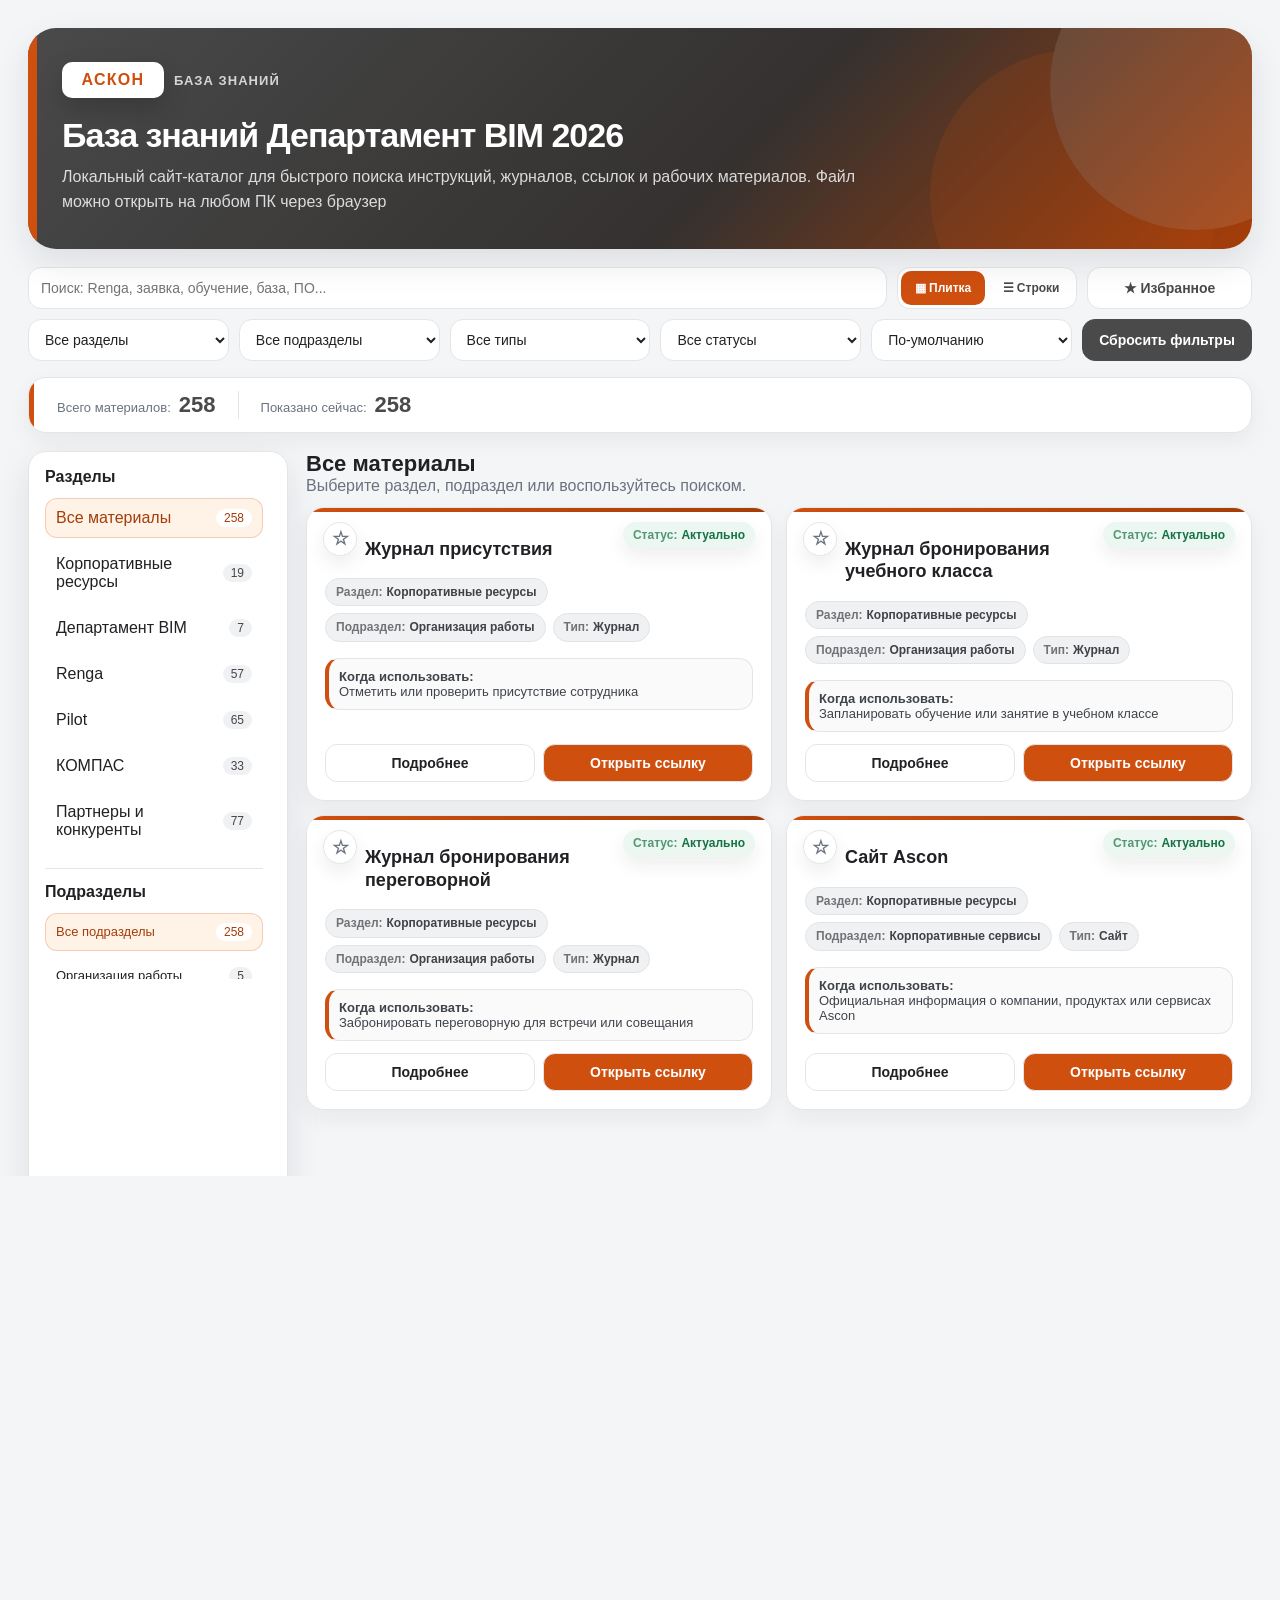
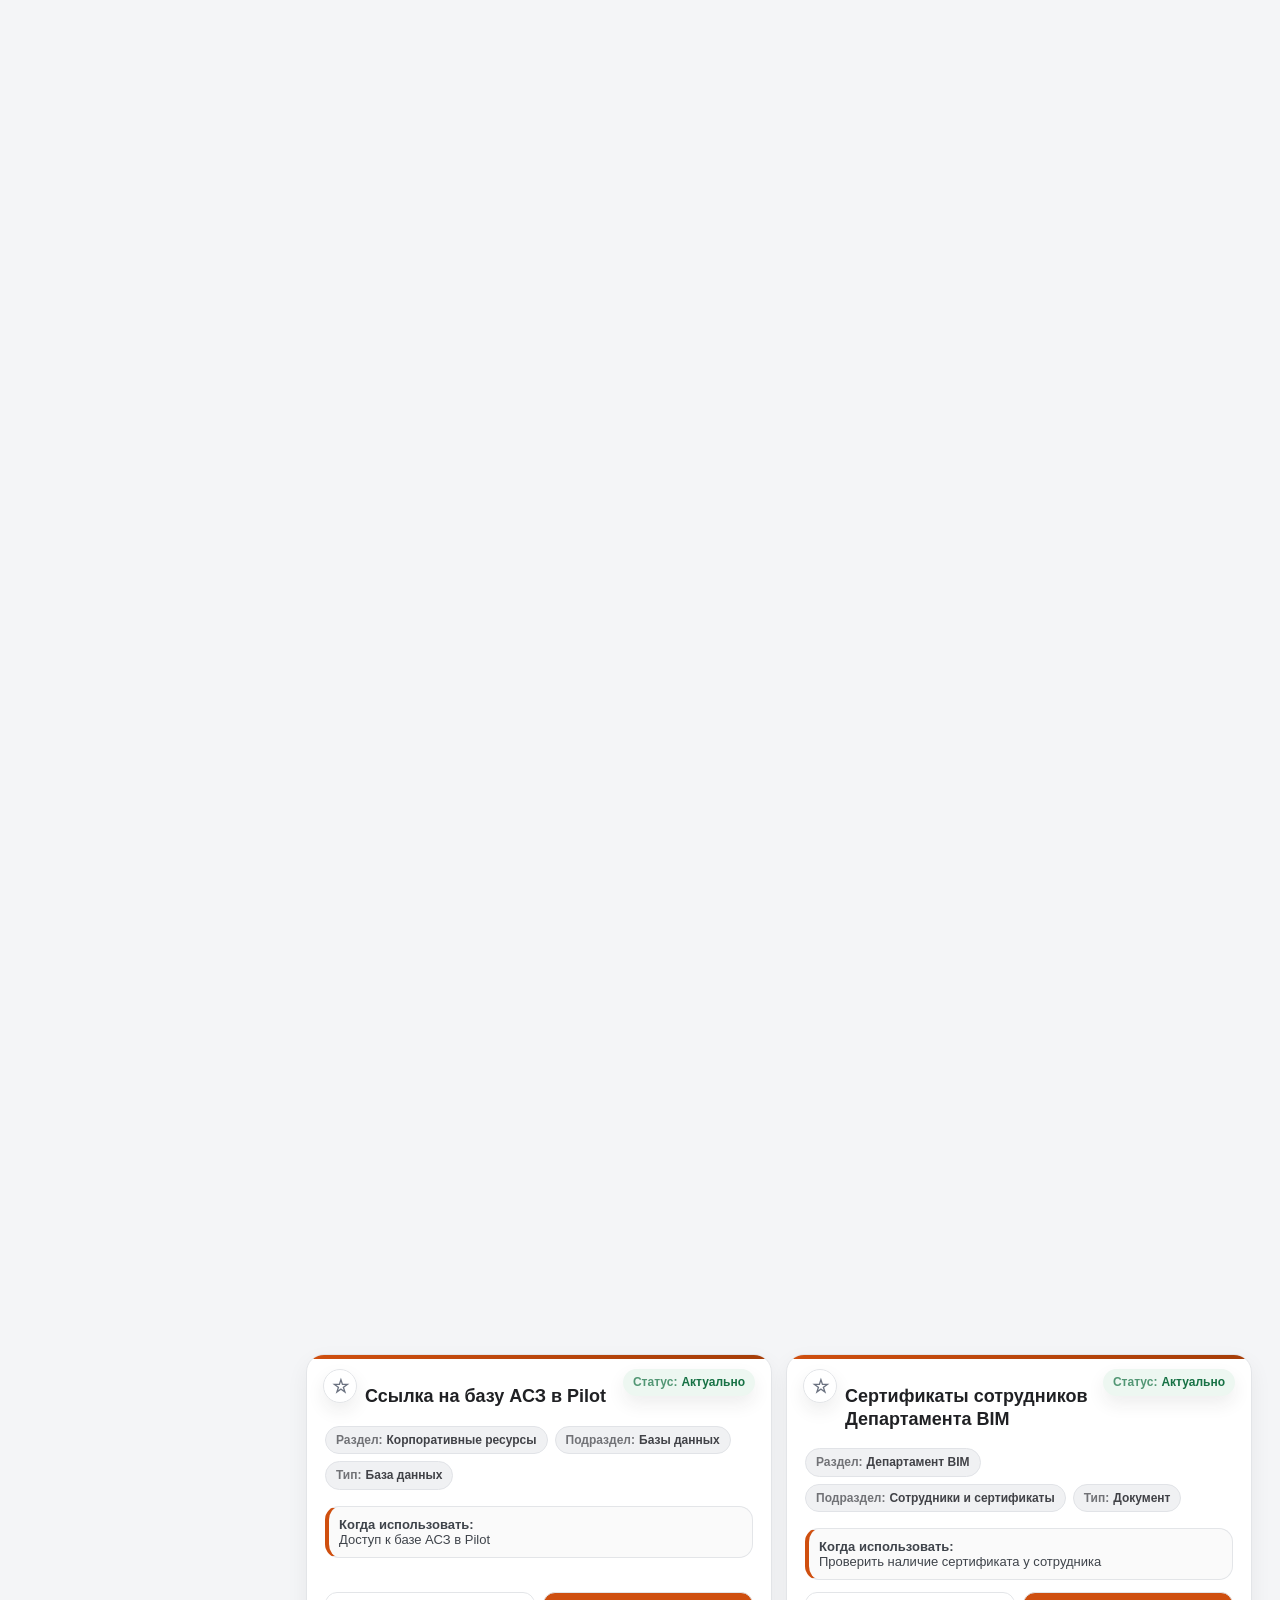
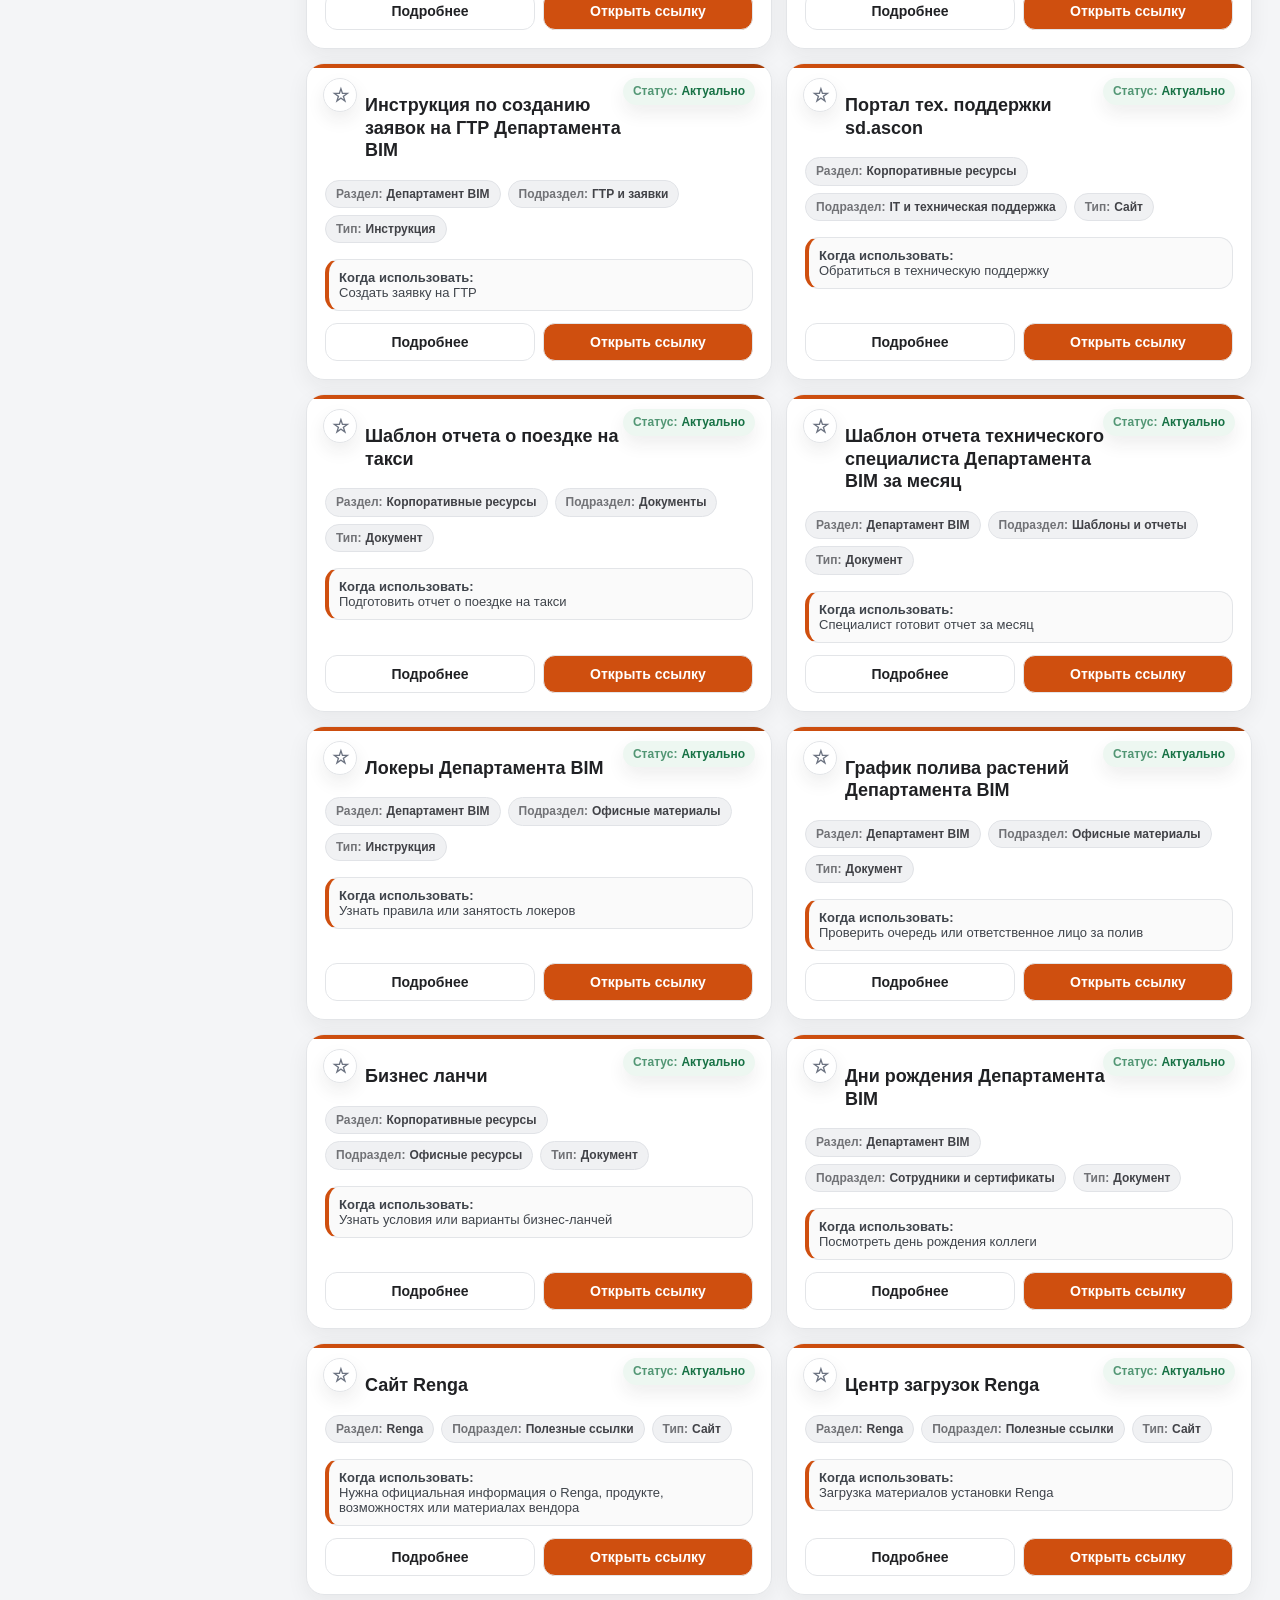
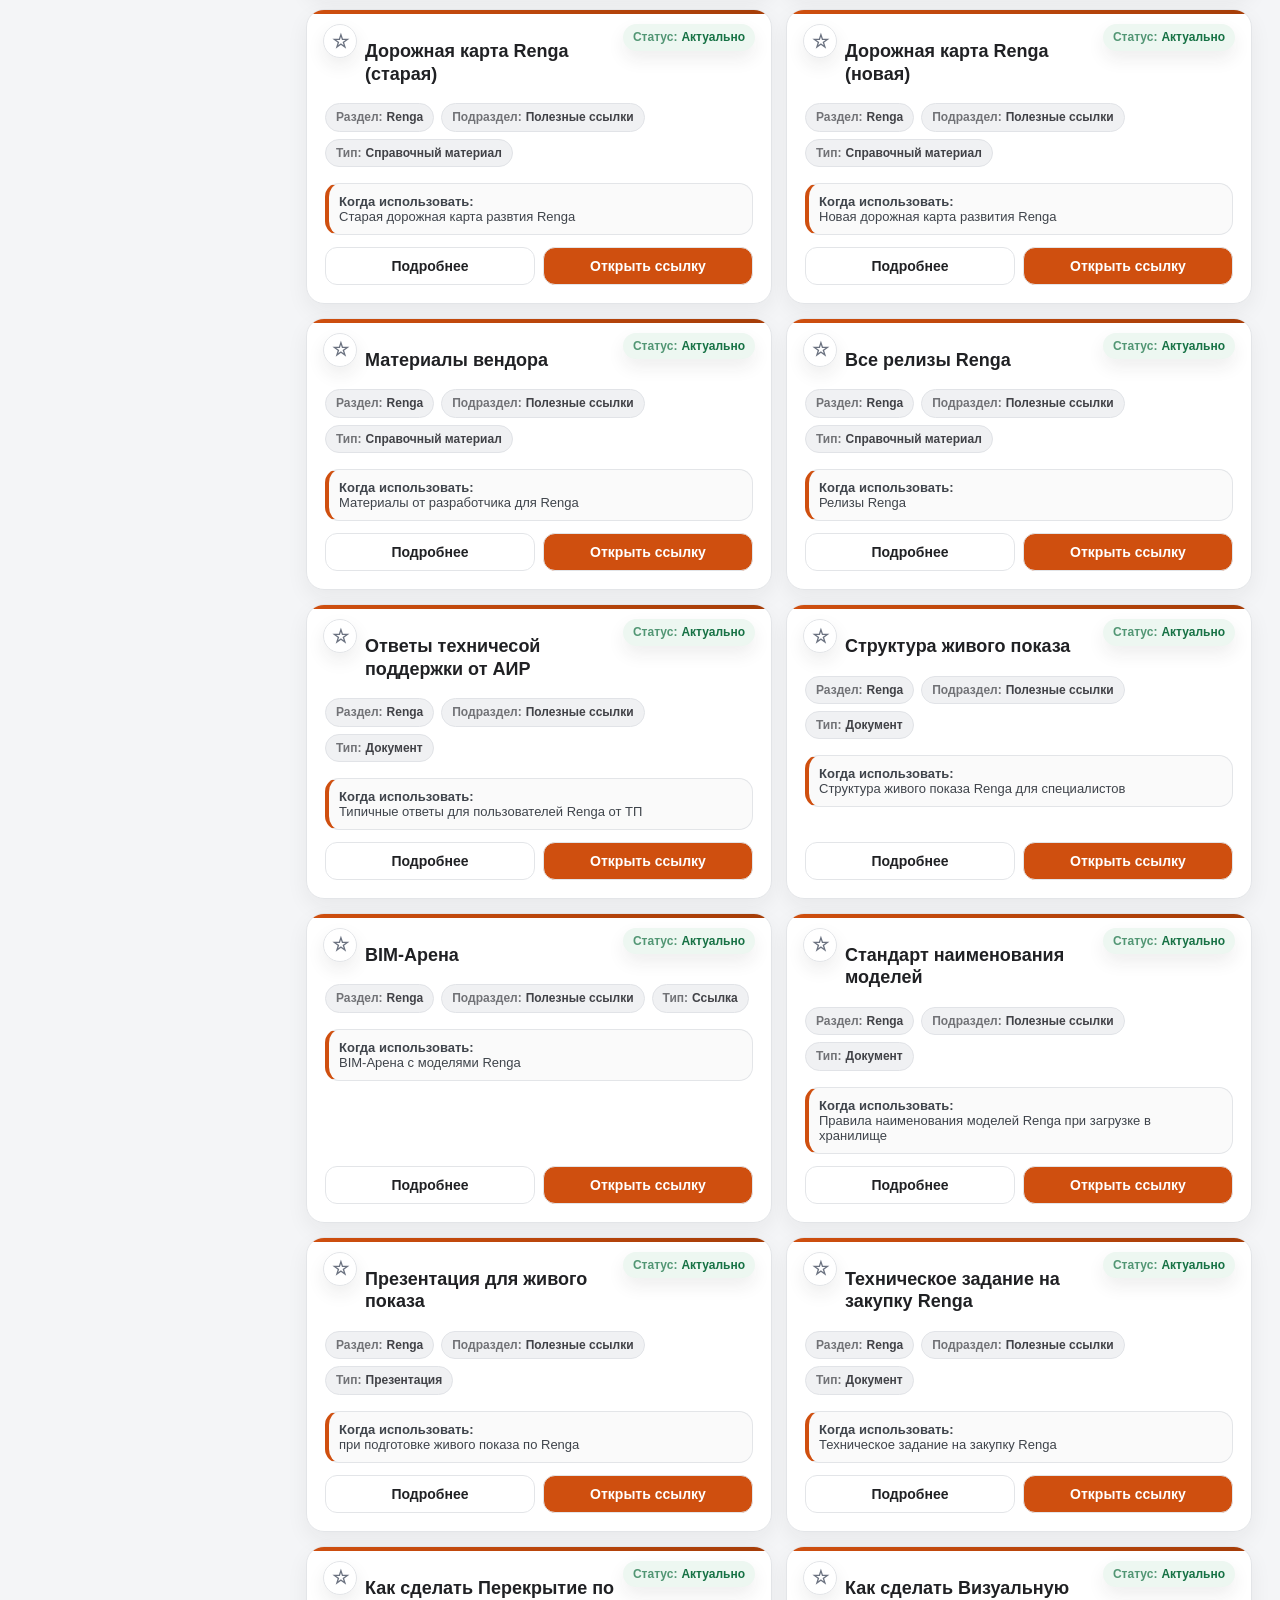
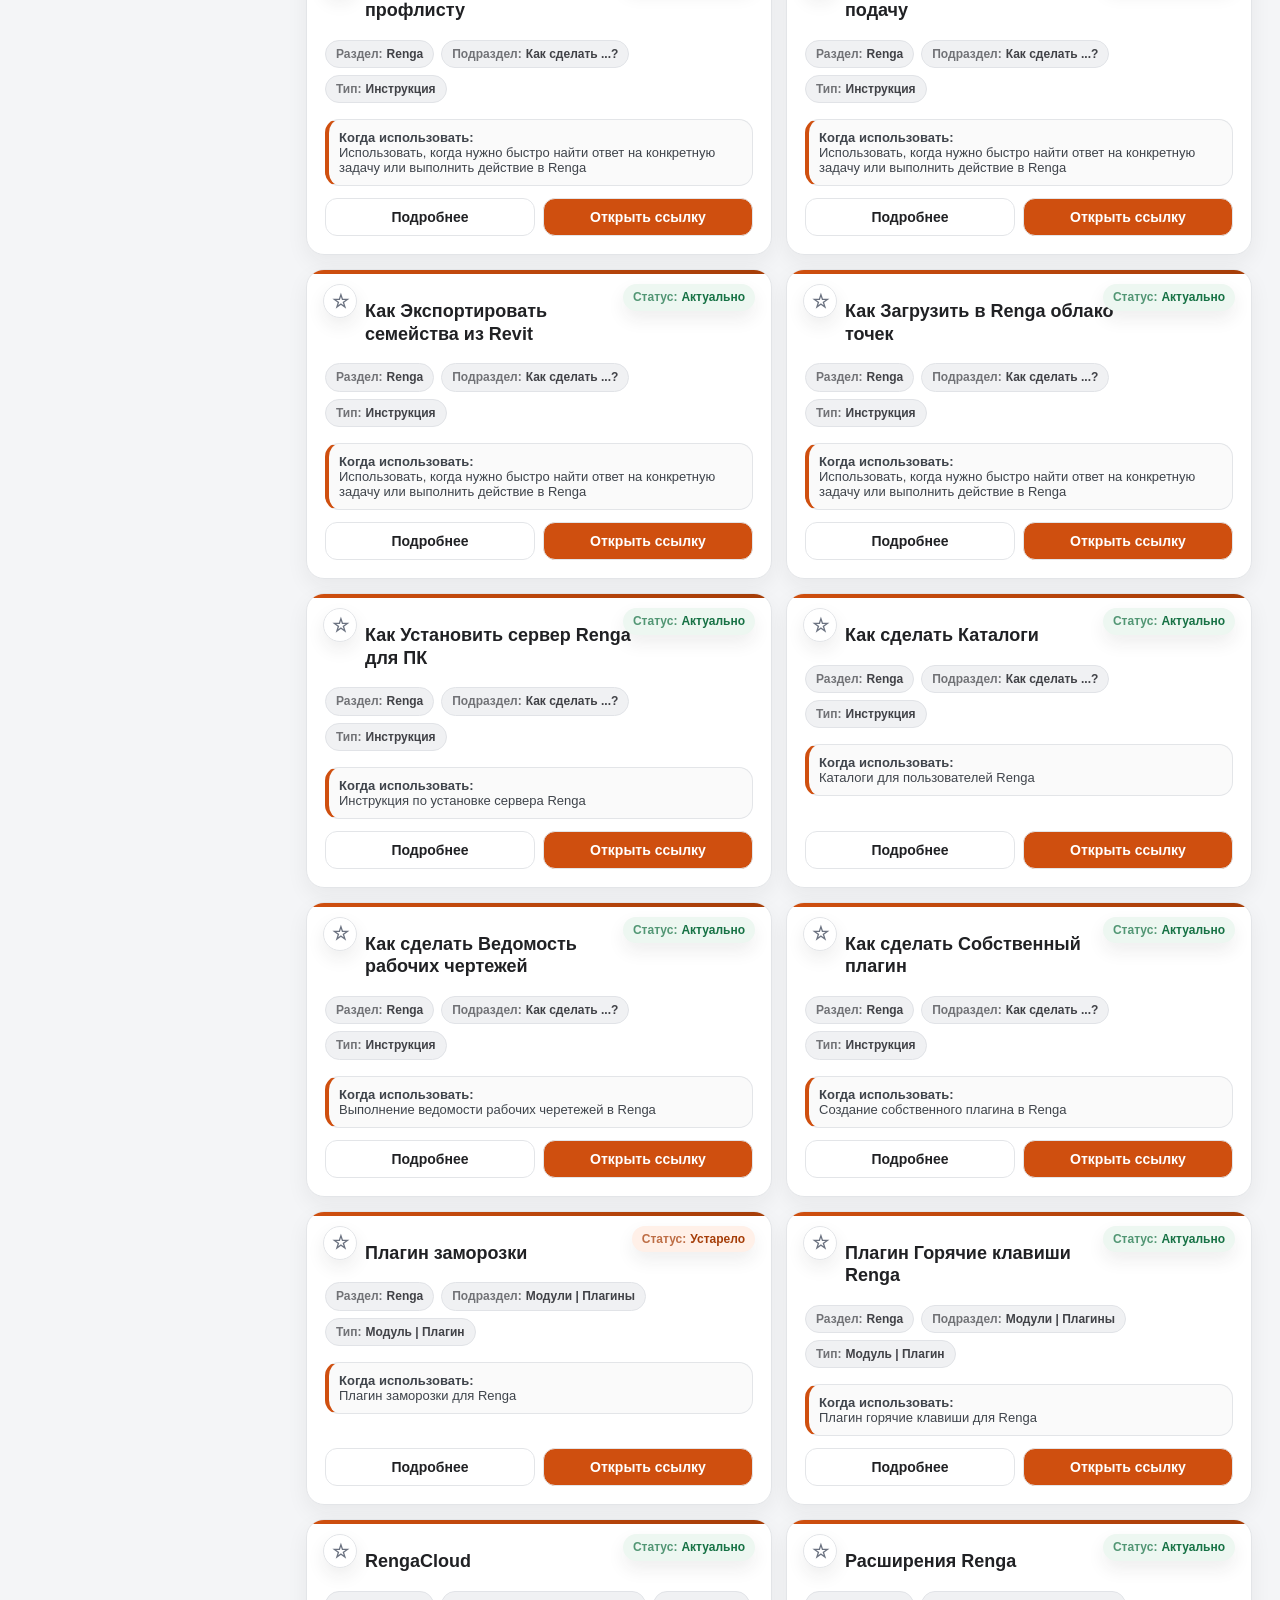
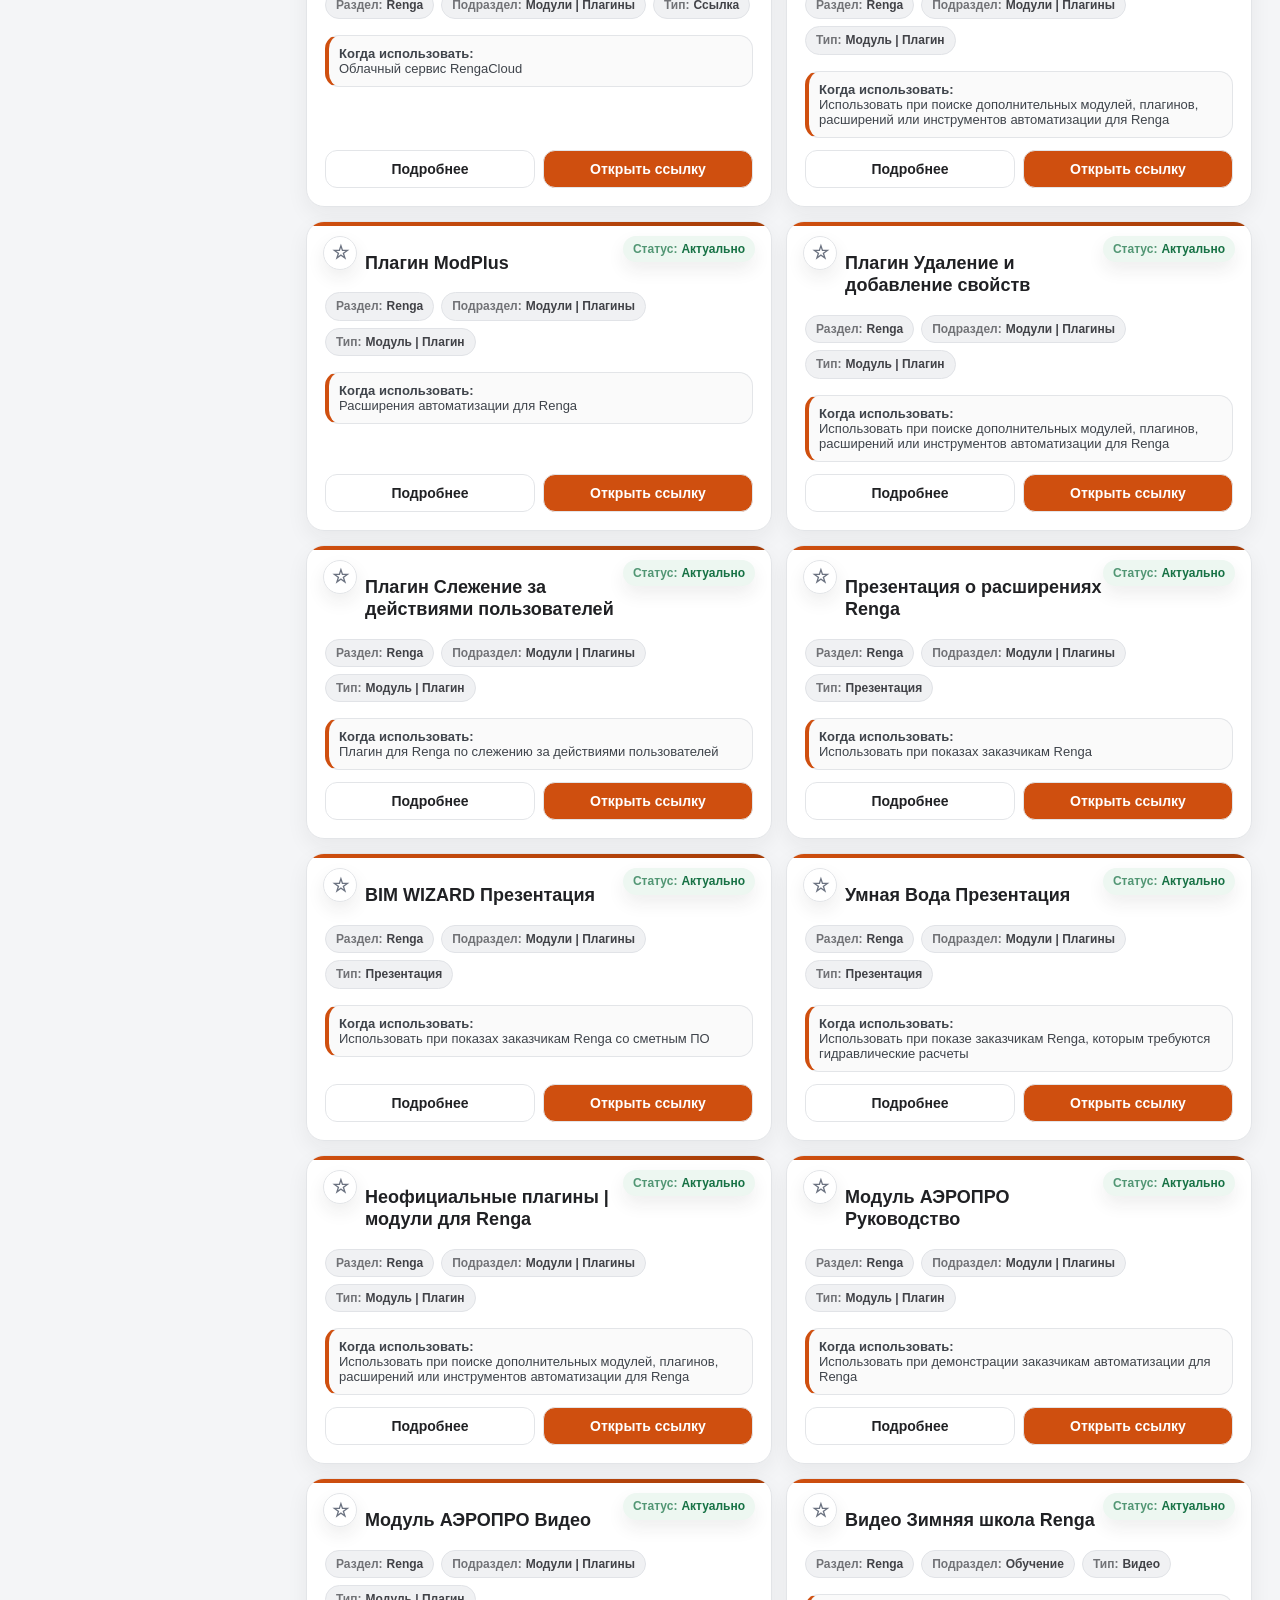
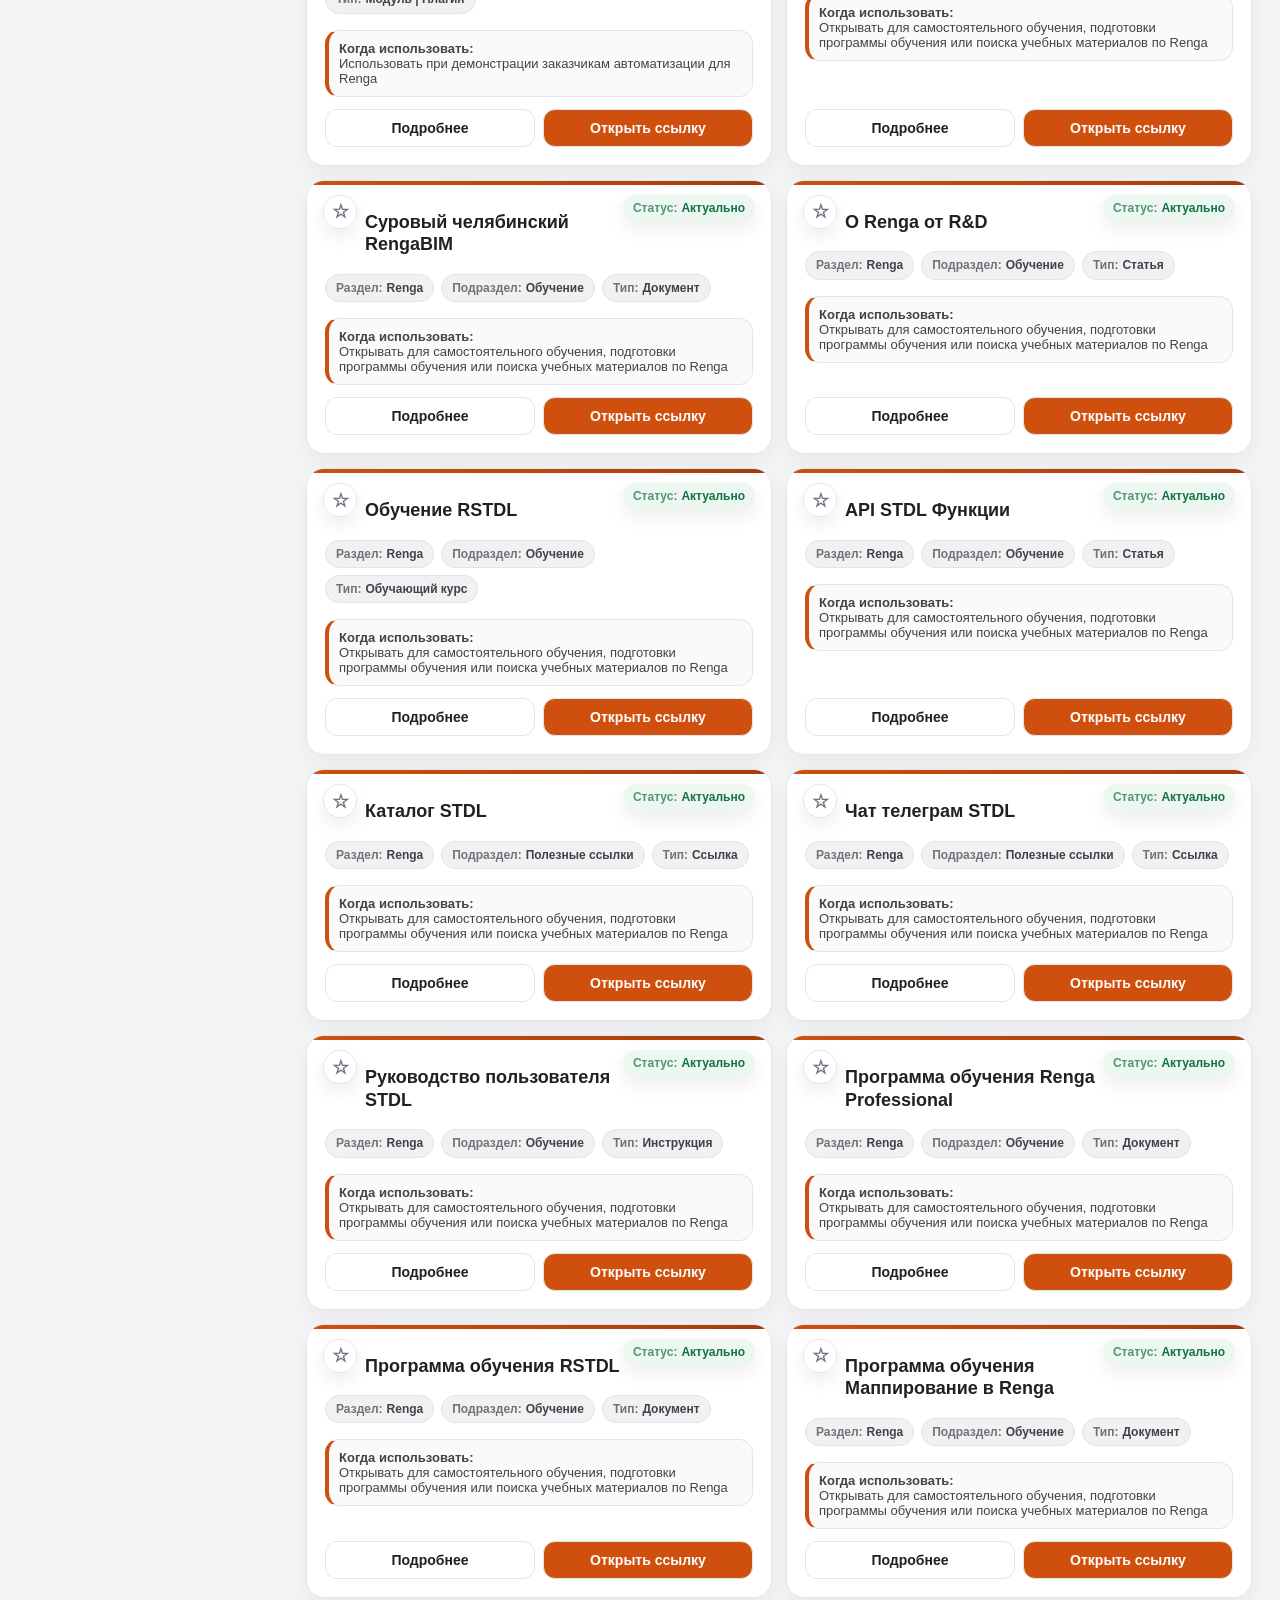
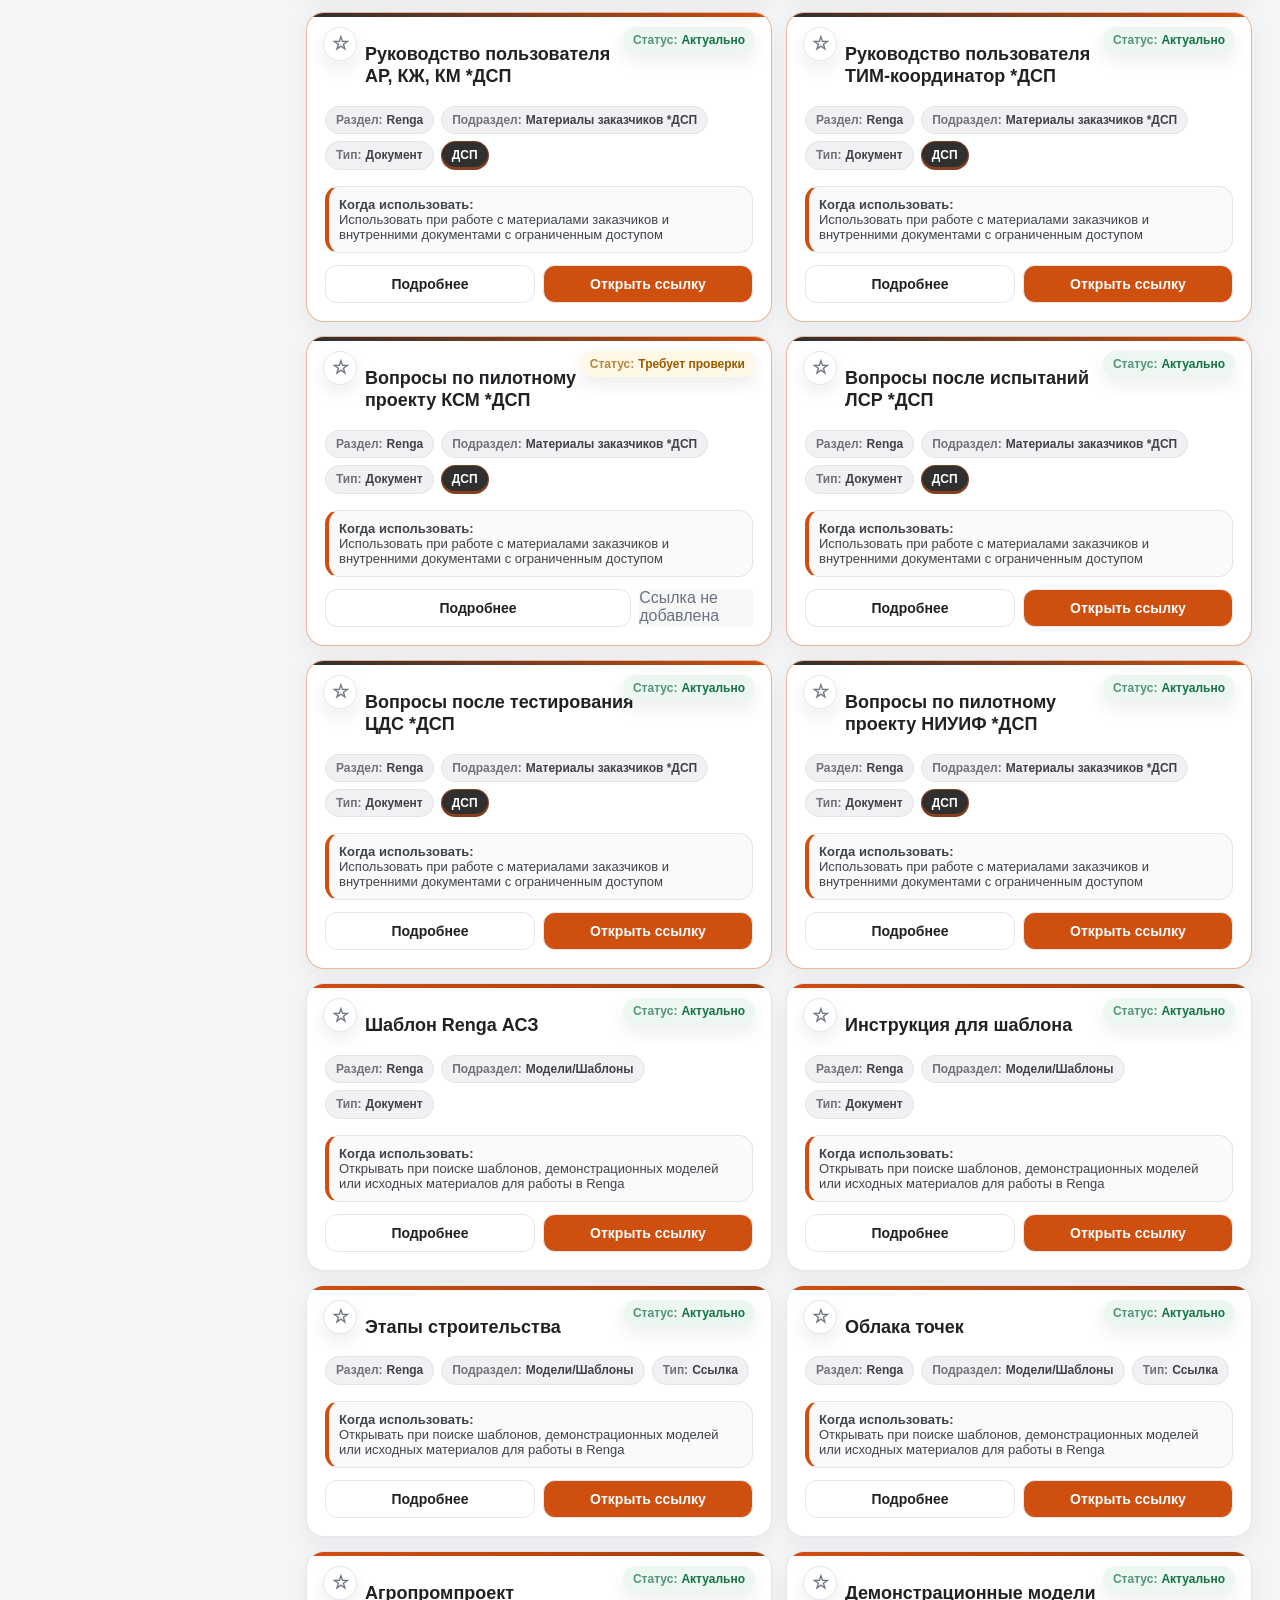
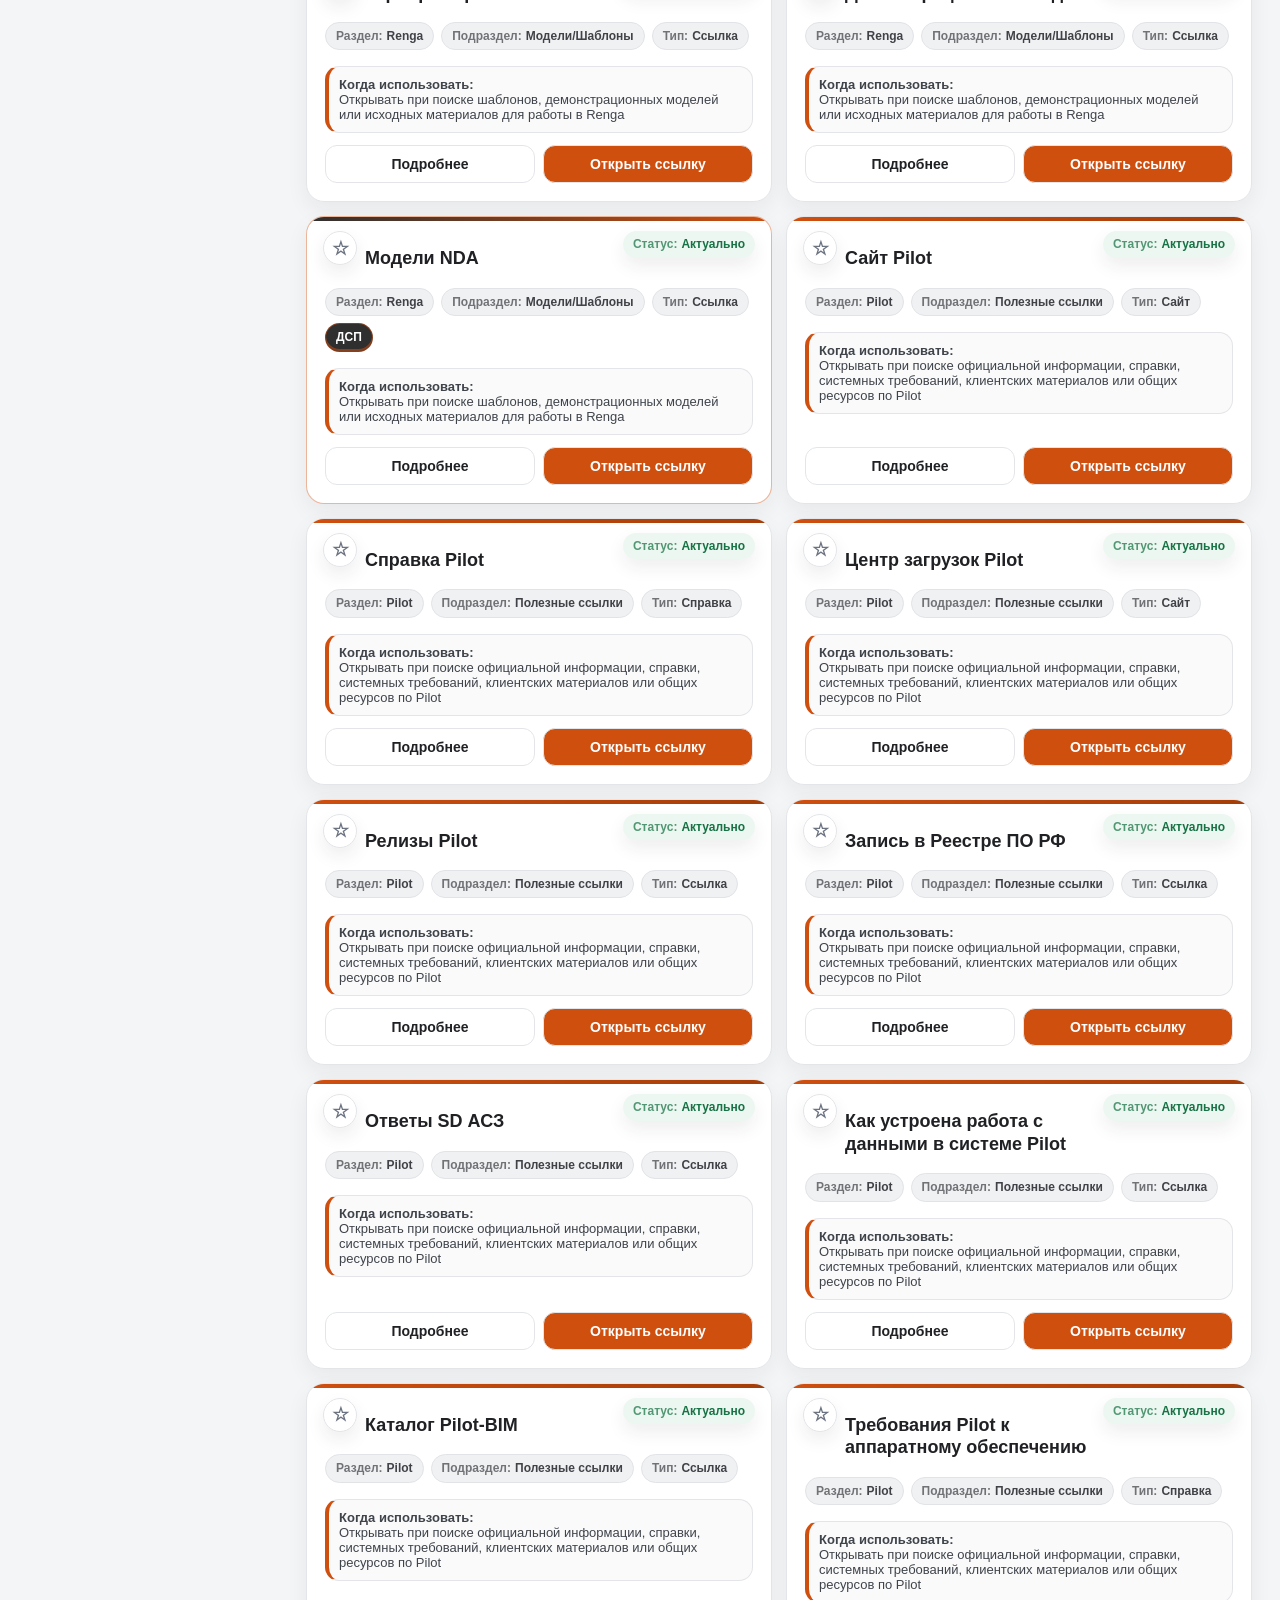
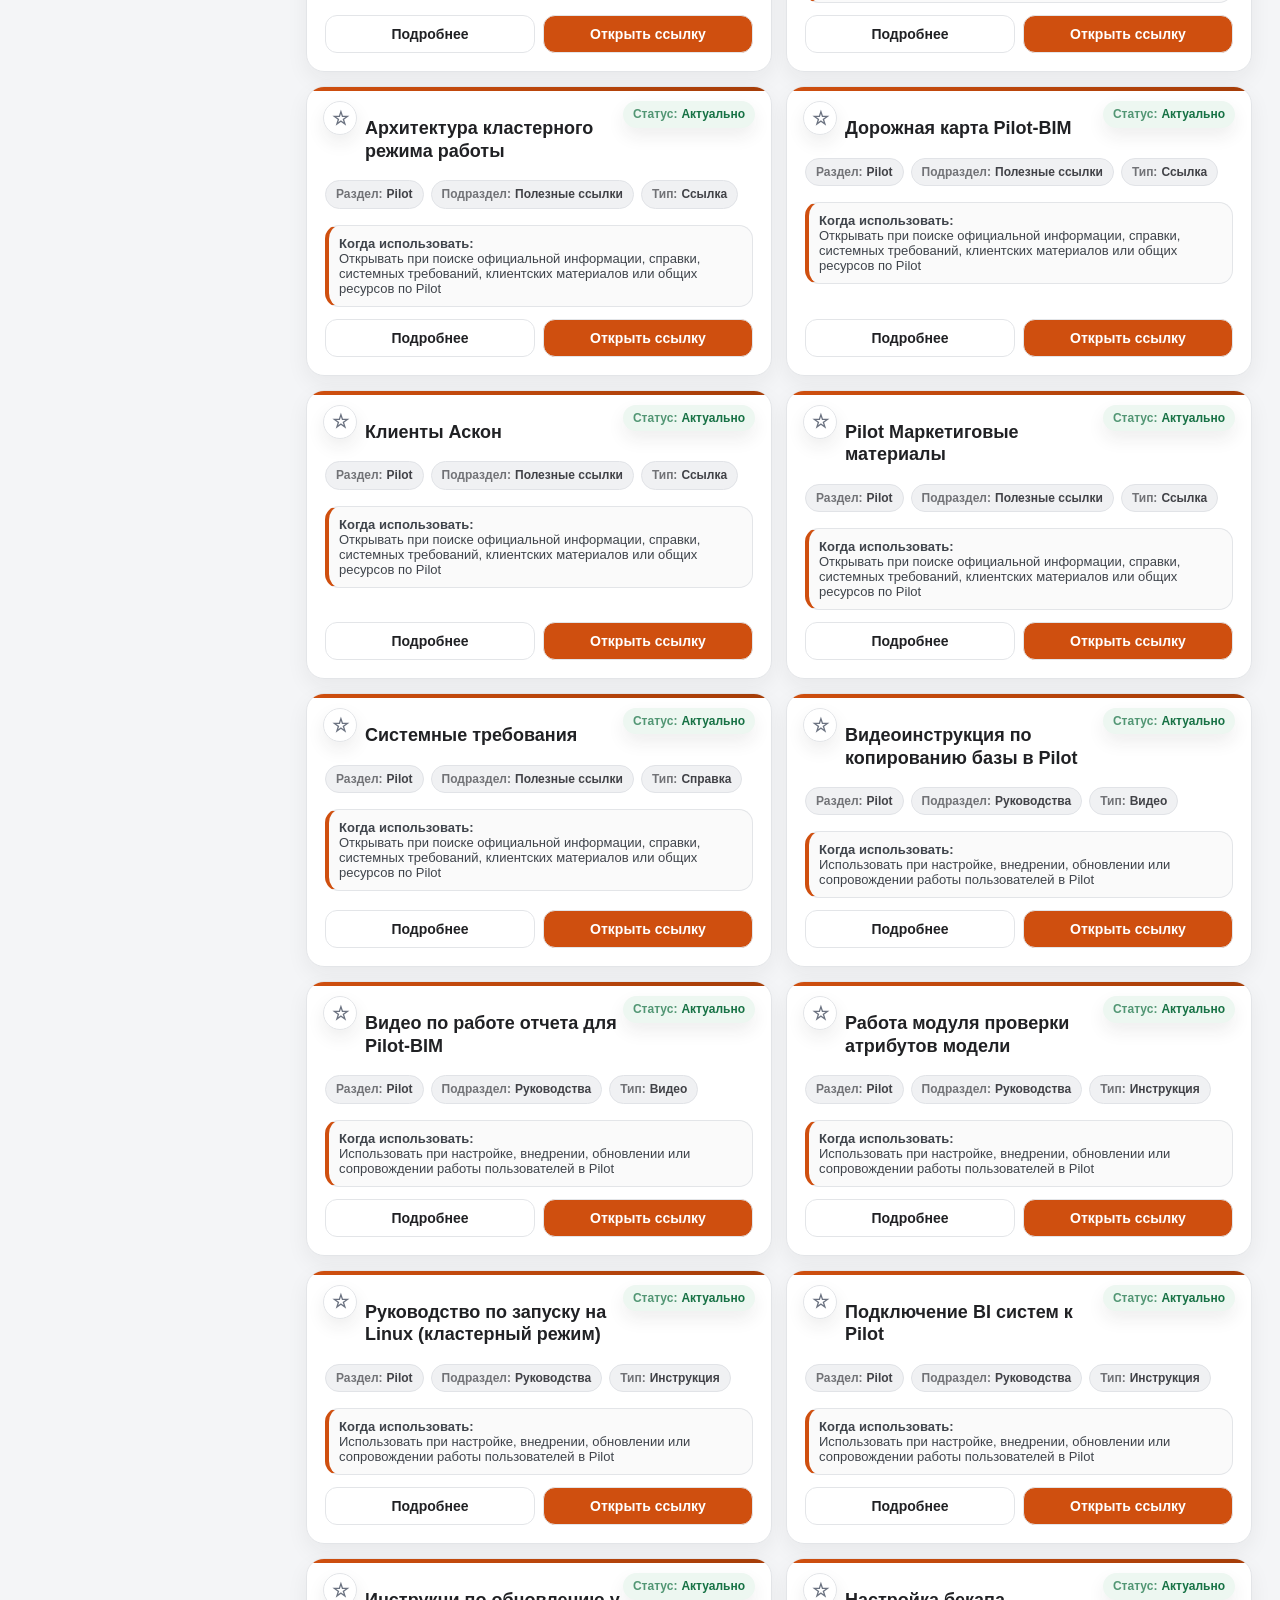
==== commit c52cd995: "18.06.2026" ====
--- a/index.html
+++ b/index.html
@@ -35,7 +35,7 @@
           <option value="В разработке">В разработке</option>
         </select>
         <select id="sortFilter" aria-label="Сортировка материалов">
-          <option value="default">Сортировка: исходный порядок</option>
+          <option value="default">По-умолчанию</option>
           <option value="title">По названию А–Я</option>
           <option value="section">По разделу и подразделу</option>
           <option value="type">По типу материала</option>
@@ -46,10 +46,11 @@
     </section>
 
     <section class="summary">
-      <div class="metric"><div class="num" id="totalCount">0</div><div class="label">Всего материалов</div></div>
-      <div class="metric"><div class="num" id="visibleCount">0</div><div class="label">Показано сейчас</div></div>
-      <div class="metric"><div class="num" id="sectionCount">0</div><div class="label">Разделов</div></div>
-      <div class="metric"><div class="num" id="checkCount">0</div><div class="label">Требуют проверки</div></div>
+      <div class="metrics-panel">
+        <div class="metric"><span class="label">Всего материалов:</span><span class="num" id="totalCount">0</span></div>
+        <div class="metric-divider" aria-hidden="true"></div>
+        <div class="metric"><span class="label">Показано сейчас:</span><span class="num" id="visibleCount">0</span></div>
+      </div>
     </section>
 
     <section class="layout">
@@ -79,7 +80,7 @@
     <footer class="footer">
       <div>Сформировано на основе базы знаний Департамента BIM. Для обновления материалов обратитесь к специалисту. Версия 1.0</div>
       <div class="admin-footer-link"><a href="admin.html">Админ-панель генерации записи</a></div>
-      <div class="developer-signature">© kartashov_ma 2026 ©</div>
+      <div class="developer-signature">© Разработано kartashov_ma, 2026 ©</div>
     </footer>
   </main>
 
--- a/style.css
+++ b/style.css
@@ -22,9 +22,7 @@
 body {
   margin: 0;
   font-family: Inter, -apple-system, BlinkMacSystemFont, "Segoe UI", Arial, sans-serif;
-  background:
-    radial-gradient(circle at 12% 0%, rgba(207, 79, 15, 0.12) 0, rgba(207, 79, 15, 0) 32%),
-    linear-gradient(180deg, #ffffff 0%, var(--bg) 330px, var(--bg) 100%);
+  background: var(--bg);
   color: var(--text);
 }
 a { color: var(--accent); text-decoration: none; }
@@ -143,17 +141,23 @@
 .view-btn:hover { background: #f7f7f8; transform: translateY(-1px); }
 .view-btn.active { background: var(--accent); color: #fff; }
 
-.summary { display: grid; grid-template-columns: repeat(4, 1fr); gap: 14px; margin: 16px 0 22px; }
-.metric {
+.summary { width: 100%; margin: 12px 0 18px; }
+.metrics-panel {
+  width: 100%;
   background: var(--card);
   border: 1px solid var(--line);
   border-radius: var(--radius);
-  padding: 18px;
+  padding: 10px 22px 10px 28px;
   box-shadow: var(--shadow-soft);
   position: relative;
   overflow: hidden;
-}
-.metric:before {
+  display: flex;
+  justify-content: flex-start;
+  align-items: center;
+  gap: 22px;
+  min-height: 56px;
+}
+.metrics-panel:before {
   content: "";
   position: absolute;
   left: 0;
@@ -162,8 +166,30 @@
   width: 5px;
   background: var(--accent);
 }
-.metric .num { font-size: 28px; font-weight: 900; margin-bottom: 4px; color: var(--graphite); }
-.metric .label { color: var(--muted); font-size: 13px; }
+.metric {
+  display: inline-flex;
+  align-items: baseline;
+  gap: 8px;
+  min-width: 0;
+  text-align: left;
+  white-space: nowrap;
+}
+.metric-divider {
+  width: 1px;
+  height: 28px;
+  background: var(--line);
+  flex: 0 0 auto;
+}
+.metric .num {
+  font-size: 22px;
+  font-weight: 900;
+  color: var(--graphite);
+  line-height: 1;
+}
+.metric .label {
+  color: var(--muted);
+  font-size: 13px;
+}
 .layout { display: grid; grid-template-columns: 260px minmax(0, 1fr); gap: 18px; align-items: start; }
 .layout > section { min-width: 0; }
 .side {
@@ -383,7 +409,6 @@
   .toolbar { grid-template-columns: 1fr 1fr; }
   .layout { grid-template-columns: 1fr; }
   .side { position: static; }
-  .summary { grid-template-columns: repeat(2, 1fr); }
   .grid { grid-template-columns: 1fr; }
   .list-card { grid-template-columns: 1fr; }
   .list-side-actions { margin-top: 8px; }
@@ -393,15 +418,22 @@
   .page { padding: 14px; }
   .hero { padding: 24px; }
   .hero h1 { font-size: 25px; }
-  .toolbar, .summary { grid-template-columns: 1fr; }
+  .toolbar { grid-template-columns: 1fr; }
+  .metrics-panel {
+    flex-wrap: wrap;
+    gap: 10px 16px;
+    padding: 10px 16px 10px 22px;
+  }
+  .metric-divider { display: none; }
+  .metric { white-space: normal; }
   .detail-grid { grid-template-columns: 1fr; }
   .brandline { align-items: flex-start; flex-direction: column; gap: 8px; }
 }
 @media print {
   .toolbar, .side, .actions, .footer, .close { display: none !important; }
   body { background: #fff; }
-  .layout, .grid, .summary { display: block; }
-  .card, .metric, .hero { box-shadow: none; break-inside: avoid; margin-bottom: 12px; }
+  .layout, .grid { display: block; }
+  .card, .metrics-panel, .hero { box-shadow: none; break-inside: avoid; margin-bottom: 12px; }
   .hero { color: #000; background: #fff; border: 1px solid #ddd; }
   .hero p { color: #333; }
   .brand-mark { border: 1px solid #ddd; color: #000; box-shadow: none; }
